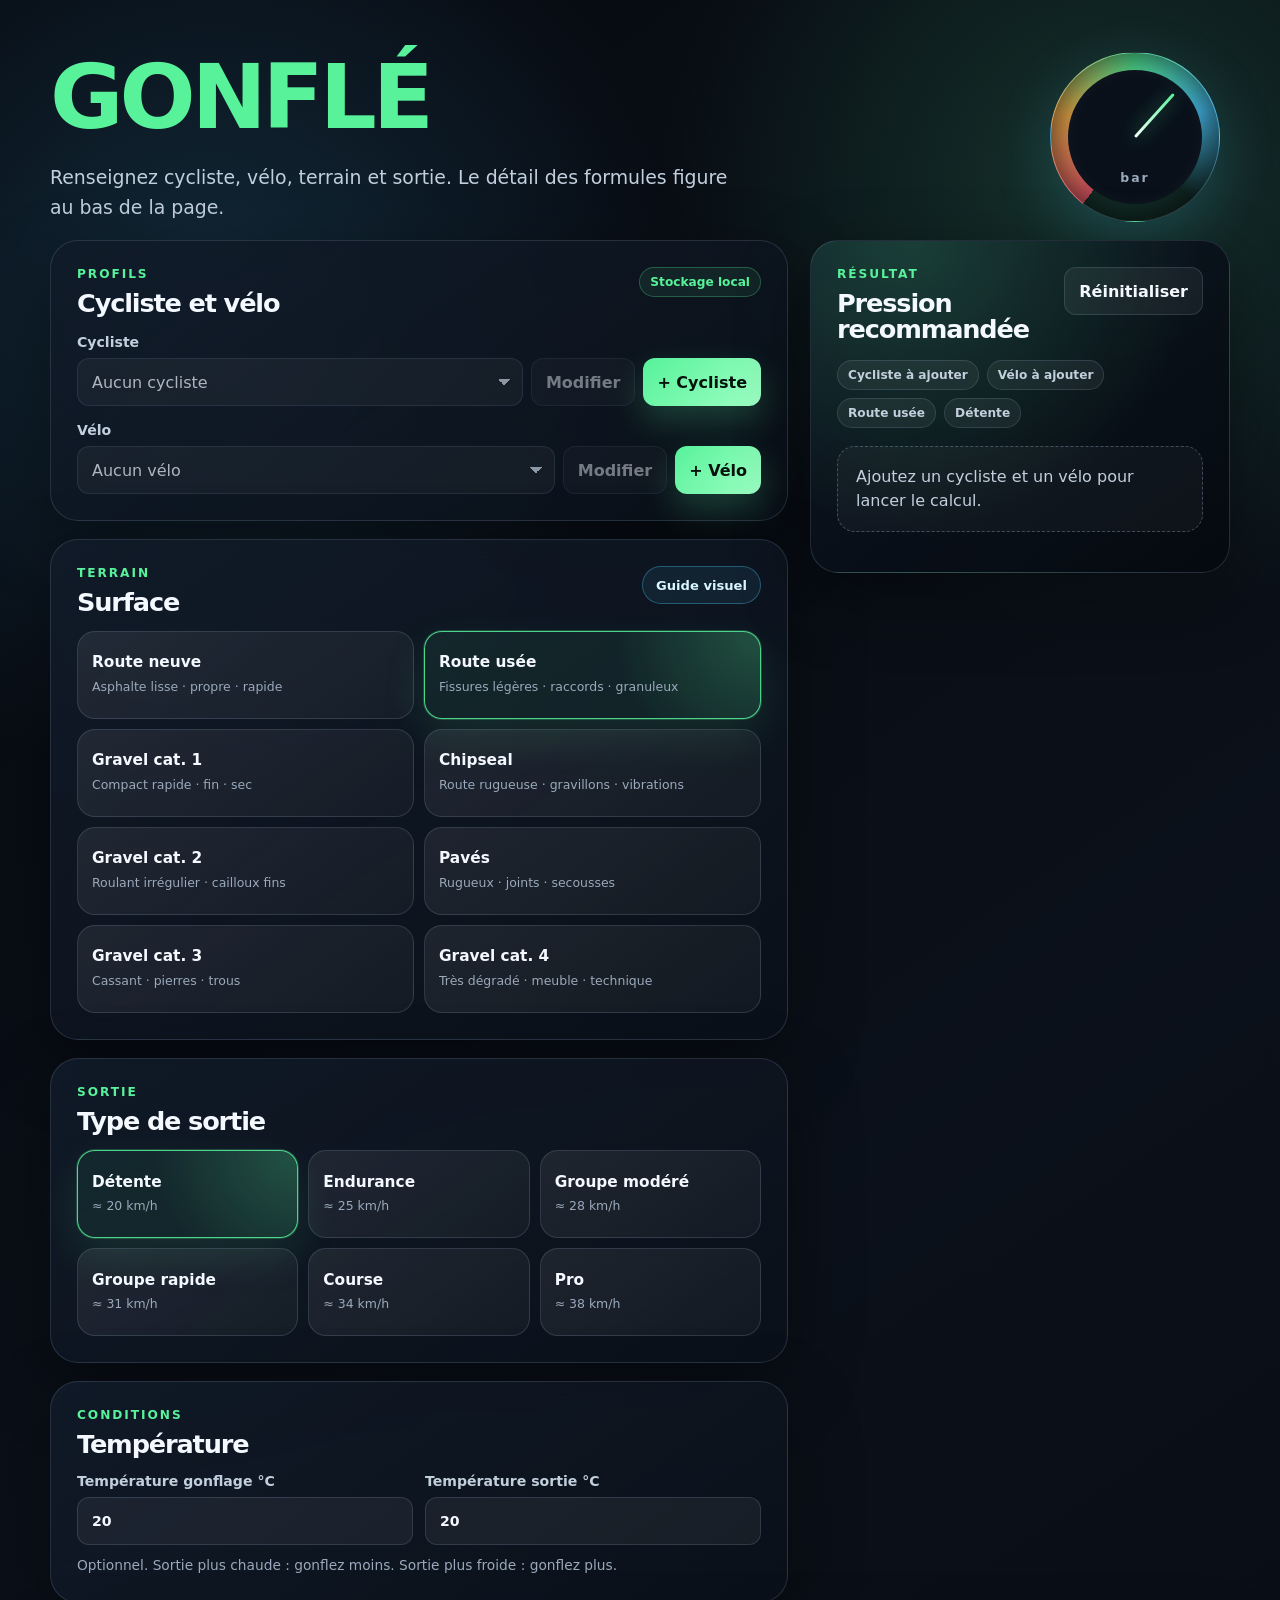
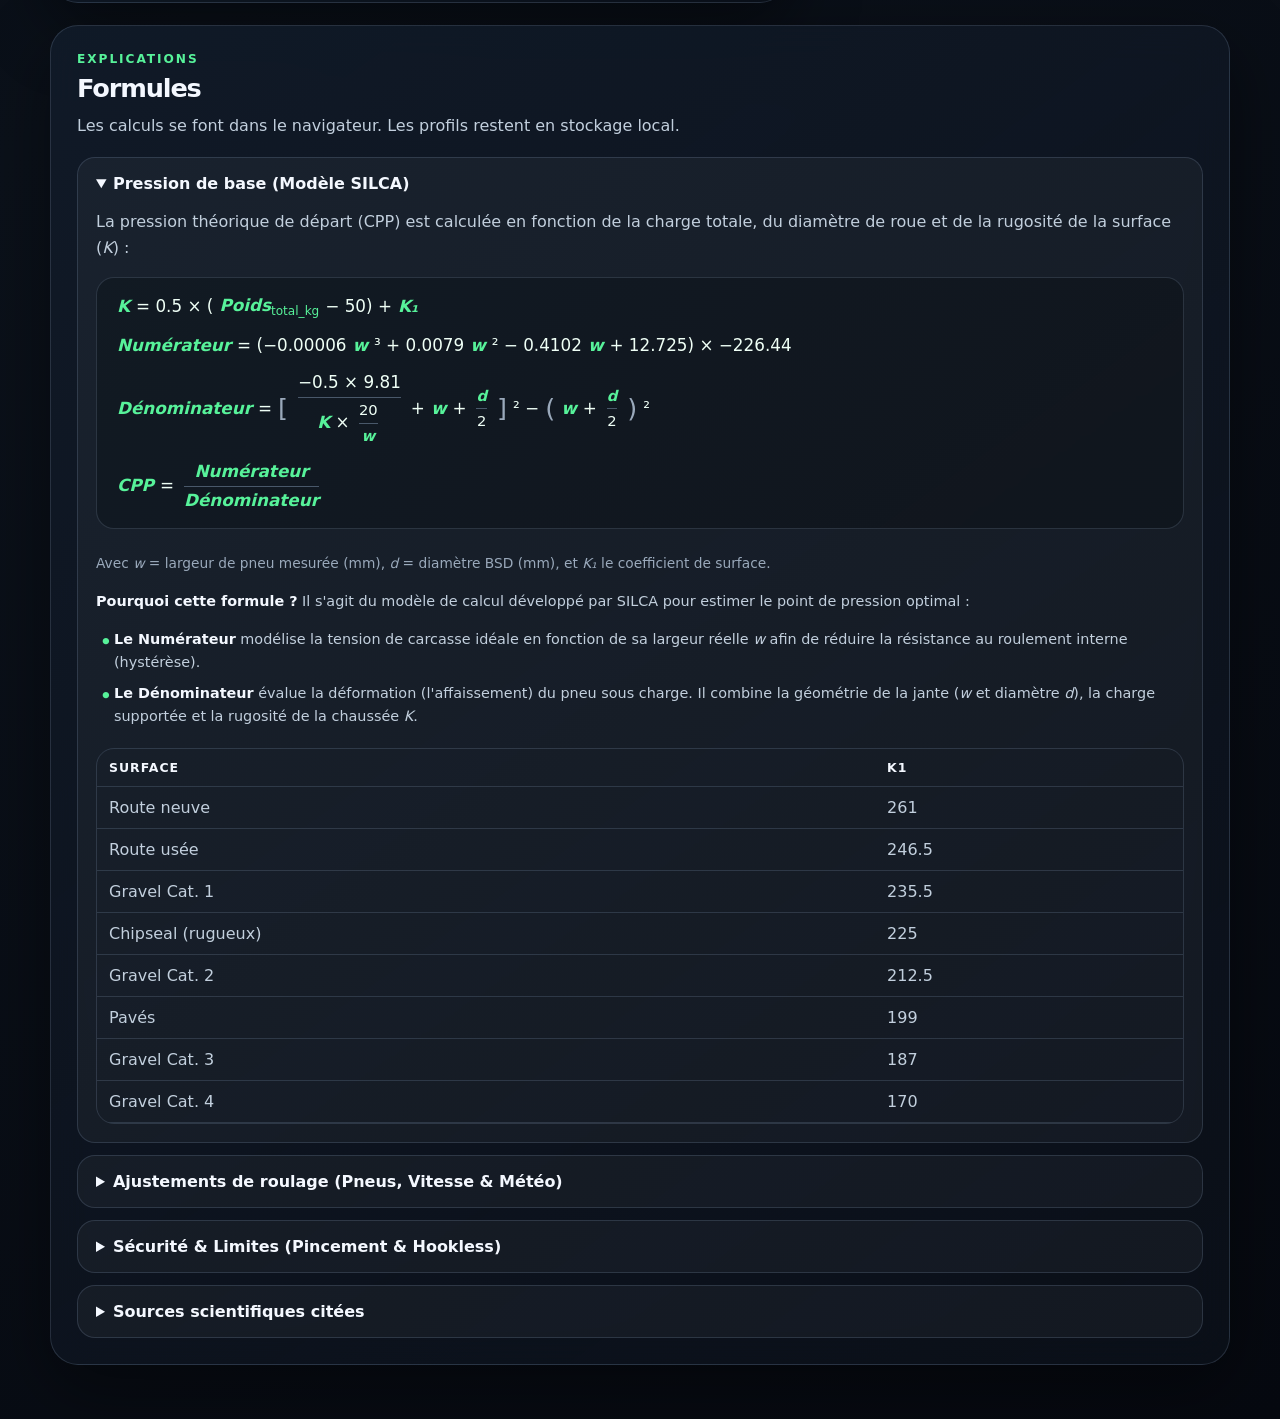
==== docs/index.html @ a3d5ed82 "Refactor project structure by moving documentation files to a new `sources` directory and removing o" ====
<!doctype html>
<html lang="fr">
<head>
  <meta charset="utf-8">
  <meta name="viewport" content="width=device-width, initial-scale=1">
  <meta name="theme-color" content="#080d14">
  <title>Gonflé</title>
  <meta name="description" content="Calculateur de pression pneus vélo avec profils.">
  <link rel="stylesheet" href="styles.css">
  <script defer src="app.js"></script>
</head>
<body>
  <div class="app-shell">
    <header class="hero">
      <div>
        <h1 class="eyebrow">Gonflé</h1>
        <p class="hero-copy">Renseignez cycliste, vélo, terrain et sortie. Le détail des formules figure au bas de la page.</p>
      </div>
      <div class="hero-meter" aria-hidden="true">
        <span class="meter-ring"></span>
        <span class="meter-needle"></span>
        <span class="meter-label">bar</span>
      </div>
    </header>

    <main class="layout">
      <section class="control-stack" aria-label="Paramètres du calculateur">
        <article class="panel profile-panel">
          <div class="panel-heading">
            <div>
              <p class="section-kicker">Profils</p>
              <h2>Cycliste et vélo</h2>
            </div>
            <span class="privacy-chip">Stockage local</span>
          </div>

          <div class="profile-grid">
            <div class="field-block">
              <label for="riderSelect">Cycliste</label>
              <div class="select-actions">
                <select id="riderSelect"></select>
                <button class="icon-button" type="button" id="editRiderButton" aria-label="Modifier le cycliste sélectionné">Modifier</button>
                <button class="primary-small" type="button" id="addRiderButton">+ Cycliste</button>
              </div>
            </div>

            <div class="field-block">
              <label for="bikeSelect">Vélo</label>
              <div class="select-actions">
                <select id="bikeSelect"></select>
                <button class="icon-button" type="button" id="editBikeButton" aria-label="Modifier le vélo sélectionné">Modifier</button>
                <button class="primary-small" type="button" id="addBikeButton">+ Vélo</button>
              </div>
            </div>
          </div>
        </article>

        <article class="panel">
          <div class="panel-heading compact-heading">
            <div>
              <p class="section-kicker">Terrain</p>
              <h2>Surface</h2>
            </div>
            <button class="guide-link" type="button" id="openSurfaceGuideButton">Guide visuel</button>
          </div>
          <div class="choice-grid surface-grid" id="surfaceGrid" role="list"></div>
        </article>

        <article class="panel">
          <div class="panel-heading compact-heading">
            <div>
              <p class="section-kicker">Sortie</p>
              <h2>Type de sortie</h2>
            </div>
          </div>
          <div class="choice-grid ride-grid" id="rideGrid" role="list"></div>
        </article>

        <article class="panel">
          <div class="panel-heading compact-heading">
            <div>
              <p class="section-kicker">Conditions</p>
              <h2>Température</h2>
            </div>
          </div>
          <div class="condition-grid">
            <label>Température gonflage °C
              <input id="inflationTemp" type="number" inputmode="decimal" min="-20" max="60" step="1">
            </label>
            <label>Température sortie °C
              <input id="rideTemp" type="number" inputmode="decimal" min="-20" max="60" step="1">
            </label>
          </div>
          <p class="field-help">Optionnel. Sortie plus chaude : gonflez moins. Sortie plus froide : gonflez plus.</p>
        </article>
      </section>

      <aside class="result-panel" aria-live="polite">
        <div class="result-card">
          <div class="result-heading">
            <div>
              <p class="section-kicker">Résultat</p>
              <h2>Pression recommandée</h2>
            </div>
            <button class="ghost-button" type="button" id="resetButton">Réinitialiser</button>
          </div>

          <div class="selection-summary" id="selectionSummary"></div>

          <div class="empty-state" id="emptyState">
            <p>Ajoutez un cycliste et un vélo pour lancer le calcul.</p>
          </div>

          <div class="pressure-results is-hidden" id="pressureResults">
            <div class="pressure-tile front-tile">
              <div class="tile-topline">
                <span>Avant</span>
                <span id="frontPsi" class="secondary-pressure">-- PSI</span>
              </div>
              <strong id="frontBar">--</strong>
              <span class="unit">bar</span>
              <div class="gauge-track"><span id="frontGauge" class="gauge-fill"></span></div>
            </div>

            <div class="pressure-tile rear-tile">
              <div class="tile-topline">
                <span>Arrière</span>
                <span id="rearPsi" class="secondary-pressure">-- PSI</span>
              </div>
              <strong id="rearBar">--</strong>
              <span class="unit">bar</span>
              <div class="gauge-track"><span id="rearGauge" class="gauge-fill"></span></div>
            </div>
          </div>

          <div class="alerts" id="alerts"></div>

          <button class="copy-button is-hidden" type="button" id="copyButton">Copier les pressions</button>
        </div>
      </aside>
    </main>

    <section class="formula-section" aria-label="Explication transparente des calculs">
      <div class="formula-intro">
        <p class="section-kicker">Explications</p>
        <h2>Formules</h2>
        <p>Les calculs se font dans le navigateur. Les profils restent en stockage local.</p>
      </div>

      <div class="details-grid">
        <details open>
          <summary>Pression de base (Modèle SILCA)</summary>
          <div class="details-body">
            <p>La pression théorique de départ (CPP) est calculée en fonction de la charge totale, du diamètre de roue et de la rugosité de la surface (<var>K</var>) :</p>
            <div class="math-block">
              <div class="math-expr">
                <var>K</var> = 0.5 × (<var>Poids<sub>total_kg</sub></var> − 50) + <var>K₁</var>
              </div>
              <div class="math-expr">
                <var>Numérateur</var> = (−0.00006<var>w</var>³ + 0.0079<var>w</var>² − 0.4102<var>w</var> + 12.725) × −226.44
              </div>
              <div class="math-expr">
                <var>Dénominateur</var> =
                <span class="math-bracket">[</span>
                <div class="math-fraction">
                  <span class="math-numerator">−0.5 × 9.81</span>
                  <span class="math-denominator">
                    <var>K</var> ×
                    <div class="math-fraction inline-frac">
                      <span class="math-numerator">20</span>
                      <span class="math-denominator"><var>w</var></span>
                    </div>
                  </span>
                </div>
                + <var>w</var> +
                <div class="math-fraction inline-frac">
                  <span class="math-numerator"><var>d</var></span>
                  <span class="math-denominator">2</span>
                </div>
                <span class="math-bracket">]</span>²
                −
                <span class="math-bracket">(</span>
                <var>w</var> +
                <div class="math-fraction inline-frac">
                  <span class="math-numerator"><var>d</var></span>
                  <span class="math-denominator">2</span>
                </div>
                <span class="math-bracket">)</span>²
              </div>
              <div class="math-expr">
                <var>CPP</var> =
                <div class="math-fraction">
                  <span class="math-numerator"><var>Numérateur</var></span>
                  <span class="math-denominator"><var>Dénominateur</var></span>
                </div>
              </div>
            </div>
            <p class="field-help">Avec <var>w</var> = largeur de pneu mesurée (mm), <var>d</var> = diamètre BSD (mm), et <var>K₁</var> le coefficient de surface.</p>
            <div class="cpp-explanation">
              <p><strong>Pourquoi cette formule ?</strong> Il s'agit du modèle de calcul développé par SILCA pour estimer le point de pression optimal :</p>
              <ul>
                <li><strong>Le Numérateur</strong> modélise la tension de carcasse idéale en fonction de sa largeur réelle <var>w</var> afin de réduire la résistance au roulement interne (hystérèse).</li>
                <li><strong>Le Dénominateur</strong> évalue la déformation (l'affaissement) du pneu sous charge. Il combine la géométrie de la jante (<var>w</var> et diamètre <var>d</var>), la charge supportée et la rugosité de la chaussée <var>K</var>.</li>
              </ul>
            </div>
            <div class="table-wrap">
              <table>
                <thead>
                  <tr><th>Surface</th><th>K1</th></tr>
                </thead>
                <tbody>
                  <tr><td>Route neuve</td><td>261</td></tr>
                  <tr><td>Route usée</td><td>246.5</td></tr>
                  <tr><td>Gravel Cat. 1</td><td>235.5</td></tr>
                  <tr><td>Chipseal (rugueux)</td><td>225</td></tr>
                  <tr><td>Gravel Cat. 2</td><td>212.5</td></tr>
                  <tr><td>Pavés</td><td>199</td></tr>
                  <tr><td>Gravel Cat. 3</td><td>187</td></tr>
                  <tr><td>Gravel Cat. 4</td><td>170</td></tr>
                </tbody>
              </table>
            </div>
          </div>
        </details>

        <details>
          <summary>Ajustements de roulage (Pneus, Vitesse & Météo)</summary>
          <div class="details-body">
            <p>La pression cible est ensuite modulée selon les coefficients de vitesse, de répartition de charge et de carcasse :</p>
            <div class="math-block">
              <div class="math-expr">
                <var>P<sub>cible</sub></var> = <var>CPP</var> × <var>C<sub>vitesse</sub></var> × <var>C<sub>répartition</sub></var> × <var>C<sub>pneu</sub></var>
              </div>
              <div class="math-expr">
                <var>C<sub>vitesse</sub></var> = 0.97 +
                <div class="math-fraction">
                  <span class="math-numerator">(<var>v<sub>mph</sub></var> − 10) × 0.06</span>
                  <span class="math-denominator">23</span>
                </div>
              </div>
            </div>
            <div class="table-wrap">
              <table>
                <thead>
                  <tr><th>Répartition</th><th>Avant</th><th>Arrière</th><th>Type de pneu</th><th>Coeff.</th></tr>
                </thead>
                <tbody>
                  <tr><td>50/50 CLM / Piste</td><td>1.0</td><td>1.0</td><td>Haut rendement (Tubeless/Latex)</td><td>1.0</td></tr>
                  <tr><td>48/52 Route</td><td>0.985</td><td>1.01</td><td>Haut rendement (TPU léger) <span class="secondary-pressure">−10%</span></td><td>0.90</td></tr>
                  <tr><td>47/53 Gravel</td><td>0.975</td><td>1.02</td><td>Standard souple (Tubeless/Latex)</td><td>0.97</td></tr>
                  <tr><td>46.5/53.5 VTT</td><td>0.97</td><td>1.03</td><td>Standard souple (TPU) <span class="secondary-pressure">−10%</span></td><td>0.873</td></tr>
                  <tr><td colspan="3"></td><td>Standard (Butyl classique)</td><td>0.94</td></tr>
                  <tr><td colspan="3"></td><td>Renforcé anti-crevaison</td><td>0.91</td></tr>
                </tbody>
              </table>
            </div>

            <p><strong>Correction Température :</strong> La pression recommandée s'adapte à l'écart de température entre le gonflage et la sortie :</p>
            <div class="math-block">
              <div class="math-expr">
                <var>ΔP<sub>temp</sub></var> =
                <div class="math-fraction">
                  <span class="math-numerator">(<var>T<sub>sortie</sub></var> − <var>T<sub>gonflage</sub></var>) × 3</span>
                  <span class="math-denominator">10</span>
                </div>
                PSI
              </div>
              <div class="math-expr">
                <var>P<sub>recommandée</sub></var> = <var>P<sub>cible</sub></var> − <var>ΔP<sub>temp</sub></var>
              </div>
            </div>
            <p class="field-help"><strong>Exemple pratique en Suisse romande :</strong> Vous préparez votre vélo à la cave à Lausanne à 14 °C, mais roulez l'après-midi au soleil en Valais ou au bord du lac Léman à 24 °C. L'air se dilatant avec la hausse de $+10$ °C, la formule retranche 3 PSI (environ 0.2 bar) au gonflage pour atteindre la pression idéale sur la route.</p>
          </div>
        </details>

        <details>
          <summary>Sécurité & Limites (Pincement & Hookless)</summary>
          <div class="details-body">
            <p><strong>Risque de pincement (Pinch Flat) :</strong> L'application compare l'énergie cinétique du choc avec l'énergie de déformation du pneu :</p>
            <div class="math-block">
              <div class="math-expr">
                <var>KE</var> = 0.5 × <var>m<sub>total</sub></var> × <var>v<sub>m/s</sub></var>²
              </div>
              <div class="math-expr">
                <var>RE</var> = 0.5 × (0.8<var>w</var>) × <span class="math-sqrt">√</span><span class="math-sqrt-content"><var>K</var>² − (0.8<var>w</var>)²</span>
              </div>
              <div class="math-expr">
                <var>PF</var> = 2 × <var>RE</var> − <var>KE</var>
              </div>
            </div>
            <p class="field-help">Si <var>PF</var> est négatif, un risque de pincement est identifié. L'application propose alors une largeur recommandée minimale et des pressions de secours.</p>

            <p><strong>Limites Hookless (jantes sans crochets) :</strong> La pression maximale recommandée est bridée à <strong>70 PSI (4.8 bar)</strong> par mesure de précaution (selon l'ISO 5775) pour prévenir tout risque de déjantage accidentel.</p>
          </div>
        </details>

        <details>
          <summary>Sources scientifiques citées</summary>
          <div class="details-body">
            <p>Les modèles physiques et les ajustements s'appuient sur les publications suivantes :</p>
            <ul class="source-list">
              <li><a href="https://www.renehersecycles.com/tires-and-pressure-new-research-and-what-it-means/" target="_blank" rel="noopener">Rene Herse Cycles</a> — Recherche sur la pression et l'impédance de roulement.</li>
              <li><a href="https://silca.cc/blogs/silca/part-4a-rolling-resistance-the-history-and-previous-works" target="_blank" rel="noopener">SILCA</a> — Pression critique et pertes par hystérèse / vibrations.</li>
              <li><a href="https://psicling.com/en/" target="_blank" rel="noopener">PsiCling</a> — Physique et thermodynamique des pneumatiques.</li>
              <li><a href="https://www.bicyclerollingresistance.com/specials/tubolito" target="_blank" rel="noopener">Bicycle Rolling Resistance</a> — Tests et rendement des chambres TPU.</li>
            </ul>
          </div>
        </details>
      </div>
    </section>
  </div>

  <dialog class="dialog" id="riderDialog" aria-labelledby="riderDialogTitle">
    <form class="dialog-card" id="riderForm">
      <div class="dialog-heading">
        <div>
          <p class="section-kicker">Profil cycliste</p>
          <h2 id="riderDialogTitle">Ajouter un cycliste</h2>
        </div>
        <button type="button" class="close-button" data-close-dialog="riderDialog" aria-label="Fermer">×</button>
      </div>
      <input type="hidden" id="riderId">
      <label>Nom
        <input id="riderName" type="text" autocomplete="name" required maxlength="40" placeholder="Ex. Jacqueline">
      </label>
      <label>Poids cycliste kg
        <input id="riderWeight" type="number" inputmode="decimal" min="20" max="200" step="0.1" required placeholder="Ex. 77">
      </label>
      <div class="dialog-actions">
        <button type="button" class="danger-button" id="deleteRiderButton">Supprimer</button>
        <button type="button" class="ghost-button" data-close-dialog="riderDialog">Annuler</button>
        <button type="submit" class="primary-button">Enregistrer</button>
      </div>
    </form>
  </dialog>

  <dialog class="dialog" id="bikeDialog" aria-labelledby="bikeDialogTitle">
    <form class="dialog-card" id="bikeForm">
      <div class="dialog-heading">
        <div>
          <p class="section-kicker">Profil vélo</p>
          <h2 id="bikeDialogTitle">Ajouter un vélo</h2>
        </div>
        <button type="button" class="close-button" data-close-dialog="bikeDialog" aria-label="Fermer">×</button>
      </div>
      <input type="hidden" id="bikeId">
      <label>Nom du vélo
        <input id="bikeName" type="text" required maxlength="40" placeholder="Ex. Gravel titane">
      </label>
      <label>Poids vélo + équipement kg
        <input id="bikeWeight" type="number" inputmode="decimal" min="3" max="60" step="0.1" required placeholder="Ex. 9">
      </label>
      <label>Largeur pneu mesurée mm
        <input id="bikeTireWidth" type="number" inputmode="numeric" min="20" max="65" step="1" required placeholder="Ex. 45">
      </label>
      <label>Diamètre de roue
        <select id="bikeWheelDiameter" required></select>
      </label>
      <label>Répartition du poids
        <select id="bikeWeightDistribution" required aria-describedby="weightDistributionHelp"></select>
      </label>
      <p class="field-help" id="weightDistributionHelp">Ce choix décrit la charge avant/arrière. Par défaut : 48/52 · Route. 50/50 pour tri/CLM/piste, 47/53 pour gravel ou position redressée, 46.5/53.5 pour VTT.</p>
      <label>Type de pneu
        <select id="bikeTireType" required></select>
      </label>
      <p class="field-help">Choisissez “haut rendement” pour un pneu course souple, “standard souple” pour un pneu courant, “renforcé” pour un pneu très protégé.</p>
      <div class="dialog-actions">
        <button type="button" class="danger-button" id="deleteBikeButton">Supprimer</button>
        <button type="button" class="ghost-button" data-close-dialog="bikeDialog">Annuler</button>
        <button type="submit" class="primary-button">Enregistrer</button>
      </div>
    </form>
  </dialog>

  <dialog class="dialog guide-dialog" id="surfaceGuideDialog" aria-labelledby="surfaceGuideDialogTitle">
    <div class="dialog-card guide-dialog-card">
      <div class="dialog-heading">
        <div>
          <p class="section-kicker">Terrain</p>
          <h2 id="surfaceGuideDialogTitle">Guide des surfaces</h2>
        </div>
        <button type="button" class="close-button" data-close-dialog="surfaceGuideDialog" aria-label="Fermer">×</button>
      </div>
      <img
        class="guide-image"
        src="assets/surface-conditions.webp"
        alt="Guide visuel des conditions de surface pour choisir le terrain"
        width="1600"
        height="900"
        decoding="async"
      >
    </div>
  </dialog>
</body>
</html>
---- docs/styles.css ----
/* Styles the mobile-first dark premium tire pressure calculator; load from index.html for an app-like interface. */

:root {
  color-scheme: dark;
  --bg: #070b12;
  --bg-soft: #0c121c;
  --panel: rgba(13, 20, 31, 0.84);
  --panel-strong: rgba(17, 27, 41, 0.96);
  --line: rgba(159, 184, 214, 0.18);
  --line-strong: rgba(159, 184, 214, 0.34);
  --text: #f4f8ff;
  --muted: #9aa9bb;
  --muted-strong: #c2cfdd;
  --accent: #57f29a;
  --accent-2: #4cc9ff;
  --warning: #ffb84d;
  --danger: #ff5c70;
  --shadow: 0 24px 70px rgba(0, 0, 0, 0.42);
  --radius-lg: 28px;
  --radius-md: 18px;
  --radius-sm: 12px;
  --tap: 48px;
  font-family: Inter, ui-sans-serif, system-ui, -apple-system, BlinkMacSystemFont, "Segoe UI", sans-serif;
}

* {
  box-sizing: border-box;
}

html {
  min-height: 100%;
  background: var(--bg);
}

body {
  min-height: 100%;
  margin: 0;
  color: var(--text);
  background:
    radial-gradient(circle at 16% 10%, rgba(76, 201, 255, 0.16), transparent 30rem),
    radial-gradient(circle at 86% 6%, rgba(87, 242, 154, 0.16), transparent 28rem),
    linear-gradient(145deg, #060910 0%, #0b111a 45%, #060910 100%);
}

button,
input,
select {
  font: inherit;
}

button {
  cursor: pointer;
}

button:disabled {
  cursor: not-allowed;
  opacity: 0.45;
}

input,
select {
  width: 100%;
  min-height: var(--tap);
  border: 1px solid var(--line);
  border-radius: var(--radius-sm);
  padding: 0 14px;
  color: var(--text);
  background: rgba(255, 255, 255, 0.055);
  outline: none;
  transition: border-color 160ms ease, background 160ms ease, box-shadow 160ms ease;
}

select {
  appearance: none;
  background-image:
    linear-gradient(45deg, transparent 50%, var(--muted-strong) 50%),
    linear-gradient(135deg, var(--muted-strong) 50%, transparent 50%);
  background-position: calc(100% - 18px) center, calc(100% - 12px) center;
  background-size: 6px 6px, 6px 6px;
  background-repeat: no-repeat;
  padding-right: 36px;
}

input:focus,
select:focus {
  border-color: rgba(87, 242, 154, 0.72);
  background: rgba(255, 255, 255, 0.08);
  box-shadow: 0 0 0 4px rgba(87, 242, 154, 0.12);
}

label {
  display: grid;
  gap: 8px;
  color: var(--muted-strong);
  font-size: 0.88rem;
  font-weight: 750;
}

.field-help {
  margin: 10px 0 0;
  color: var(--muted);
  font-size: 0.86rem;
  line-height: 1.5;
}

table {
  width: 100%;
  border-collapse: collapse;
  min-width: 520px;
}

th,
td {
  border-bottom: 1px solid var(--line);
  padding: 11px 12px;
  text-align: left;
}

th {
  color: var(--text);
  font-size: 0.78rem;
  text-transform: uppercase;
  letter-spacing: 0.08em;
}

td {
  color: var(--muted-strong);
}

pre {
  overflow-x: auto;
  margin: 14px 0;
  border: 1px solid var(--line);
  border-radius: var(--radius-md);
  padding: 16px;
  color: #daf8e7;
  background: rgba(0, 0, 0, 0.34);
}

code {
  color: #daf8e7;
}

.app-shell {
  width: min(1180px, calc(100% - 28px));
  margin: 0 auto;
  padding: 26px 0 54px;
}

.hero {
  display: grid;
  grid-template-columns: minmax(0, 1fr) 180px;
  gap: 28px;
  align-items: center;
  padding: 26px 0 18px;
}

.hero h1,
.panel h2,
.result-card h2,
.formula-section h2,
.dialog h2 {
  margin: 0;
  line-height: 1.02;
  letter-spacing: -0.045em;
}

.hero h1 {
  max-width: 860px;
  font-size: clamp(2.25rem, 8vw, 5.6rem);
}

.hero-copy {
  max-width: 680px;
  margin: 18px 0 0;
  color: var(--muted-strong);
  font-size: clamp(1rem, 2vw, 1.18rem);
  line-height: 1.6;
}

.eyebrow,
.section-kicker {
  margin: 0 0 9px;
  color: var(--accent);
  font-size: 0.76rem;
  font-weight: 900;
  letter-spacing: 0.16em;
  text-transform: uppercase;
}

.hero-meter {
  position: relative;
  width: 170px;
  aspect-ratio: 1;
  border: 1px solid var(--line);
  border-radius: 50%;
  background:
    radial-gradient(circle, rgba(87, 242, 154, 0.15) 0 28%, transparent 29%),
    conic-gradient(from 218deg, rgba(255, 92, 112, 0.88), rgba(255, 184, 77, 0.9), rgba(87, 242, 154, 0.92), rgba(76, 201, 255, 0.9), transparent 0.78turn);
  box-shadow: inset 0 0 42px rgba(0, 0, 0, 0.76), 0 18px 60px rgba(76, 201, 255, 0.18);
}

.meter-ring {
  position: absolute;
  inset: 17px;
  border-radius: inherit;
  background: #09101a;
  box-shadow: inset 0 0 18px rgba(255, 255, 255, 0.04);
}

.meter-needle {
  position: absolute;
  left: 50%;
  bottom: 50%;
  width: 3px;
  height: 58px;
  border-radius: 99px;
  background: linear-gradient(var(--accent), #effff6);
  transform: translateX(-50%) rotate(42deg);
  transform-origin: bottom center;
  box-shadow: 0 0 18px rgba(87, 242, 154, 0.62);
}

.meter-label {
  position: absolute;
  left: 50%;
  bottom: 36px;
  transform: translateX(-50%);
  color: var(--muted);
  font-size: 0.78rem;
  font-weight: 900;
  letter-spacing: 0.16em;
}

.layout {
  display: grid;
  grid-template-columns: minmax(0, 1fr) minmax(360px, 420px);
  gap: 22px;
  align-items: start;
}

.control-stack {
  display: grid;
  gap: 18px;
}

.panel,
.result-card,
.formula-section,
.dialog-card {
  border: 1px solid var(--line);
  border-radius: var(--radius-lg);
  background: linear-gradient(145deg, rgba(17, 27, 41, 0.9), rgba(11, 17, 26, 0.82));
  box-shadow: var(--shadow);
  backdrop-filter: blur(18px);
}

.panel,
.result-card,
.formula-section {
  padding: clamp(18px, 3vw, 26px);
}

.panel-heading,
.result-heading,
.dialog-heading {
  display: flex;
  gap: 16px;
  align-items: flex-start;
  justify-content: space-between;
}

.panel-heading h2,
.result-card h2,
.formula-section h2,
.dialog h2 {
  font-size: clamp(1.35rem, 2vw, 1.9rem);
}

.compact-heading {
  margin-bottom: 16px;
}

.privacy-chip,
.summary-chip {
  display: inline-flex;
  align-items: center;
  min-height: 30px;
  border: 1px solid rgba(87, 242, 154, 0.28);
  border-radius: 999px;
  padding: 0 10px;
  color: var(--accent);
  background: rgba(87, 242, 154, 0.08);
  font-size: 0.76rem;
  font-weight: 850;
  white-space: nowrap;
}

.guide-link {
  display: inline-flex;
  align-items: center;
  justify-content: center;
  min-height: 38px;
  border: 1px solid rgba(76, 201, 255, 0.34);
  border-radius: 999px;
  padding: 0 13px;
  color: #d9f5ff;
  background: rgba(76, 201, 255, 0.08);
  font-size: 0.82rem;
  font-weight: 900;
  text-decoration: none;
  white-space: nowrap;
  cursor: pointer;
  font-family: inherit;
}

button.guide-link {
  appearance: none;
}

.guide-link:hover {
  border-color: rgba(76, 201, 255, 0.65);
  background: rgba(76, 201, 255, 0.14);
}

.profile-grid {
  display: grid;
  gap: 16px;
  margin-top: 18px;
}

.condition-grid {
  display: grid;
  grid-template-columns: repeat(2, minmax(0, 1fr));
  gap: 12px;
}

.field-block {
  display: grid;
  gap: 8px;
}

.select-actions {
  display: grid;
  grid-template-columns: minmax(0, 1fr) auto auto;
  gap: 8px;
}

.primary-small,
.primary-button,
.copy-button {
  border: 0;
  border-radius: var(--radius-sm);
  color: #06120b;
  background: linear-gradient(135deg, var(--accent), #9dffc4);
  font-weight: 900;
  box-shadow: 0 14px 34px rgba(87, 242, 154, 0.22);
}

.primary-small {
  min-height: var(--tap);
  padding: 0 14px;
}

.primary-button,
.copy-button {
  min-height: var(--tap);
  padding: 0 18px;
}

.icon-button,
.ghost-button,
.danger-button,
.close-button {
  min-height: var(--tap);
  border: 1px solid var(--line);
  border-radius: var(--radius-sm);
  color: var(--text);
  background: rgba(255, 255, 255, 0.06);
  font-weight: 850;
}

.icon-button,
.ghost-button,
.danger-button {
  padding: 0 14px;
}

.ghost-button:hover,
.icon-button:hover,
.close-button:hover {
  border-color: var(--line-strong);
  background: rgba(255, 255, 255, 0.1);
}

.danger-button {
  border-color: rgba(255, 92, 112, 0.38);
  color: #ffd5dc;
  background: rgba(255, 92, 112, 0.1);
}

.danger-button:hover {
  border-color: rgba(255, 92, 112, 0.65);
  background: rgba(255, 92, 112, 0.2);
}

.choice-grid {
  display: grid;
  grid-template-columns: repeat(2, minmax(0, 1fr));
  gap: 10px;
}

.ride-grid {
  grid-template-columns: repeat(3, minmax(0, 1fr));
}

.choice-card {
  min-height: 88px;
  border: 1px solid var(--line);
  border-radius: var(--radius-md);
  padding: 14px;
  color: var(--text);
  text-align: left;
  background: linear-gradient(145deg, rgba(255, 255, 255, 0.075), rgba(255, 255, 255, 0.035));
  transition: border-color 160ms ease, transform 160ms ease, background 160ms ease, box-shadow 160ms ease;
}

.choice-card:hover {
  transform: translateY(-1px);
  border-color: var(--line-strong);
}

.choice-card.is-active {
  border-color: rgba(87, 242, 154, 0.86);
  background:
    radial-gradient(circle at 100% 0%, rgba(87, 242, 154, 0.22), transparent 9rem),
    rgba(87, 242, 154, 0.075);
  box-shadow: 0 0 0 1px rgba(87, 242, 154, 0.22), 0 18px 44px rgba(87, 242, 154, 0.12);
}

.choice-card strong,
.choice-card span {
  display: block;
}

.choice-card strong {
  font-size: 0.96rem;
  line-height: 1.15;
}

.choice-card span {
  margin-top: 7px;
  color: var(--muted);
  font-size: 0.78rem;
  line-height: 1.35;
}

.result-panel {
  position: sticky;
  top: 18px;
}

.result-card {
  overflow: hidden;
  background:
    radial-gradient(circle at 24% 0%, rgba(87, 242, 154, 0.18), transparent 18rem),
    linear-gradient(145deg, rgba(14, 24, 36, 0.96), rgba(5, 9, 15, 0.94));
}

.selection-summary {
  display: flex;
  flex-wrap: wrap;
  gap: 8px;
  margin: 18px 0;
}

.summary-chip {
  color: var(--muted-strong);
  border-color: var(--line);
  background: rgba(255, 255, 255, 0.055);
}

.empty-state {
  border: 1px dashed var(--line-strong);
  border-radius: var(--radius-md);
  padding: 18px;
  color: var(--muted-strong);
  background: rgba(255, 255, 255, 0.035);
}

.empty-state p {
  margin: 0;
  line-height: 1.5;
}

.pressure-results {
  display: grid;
  gap: 14px;
}

.pressure-tile {
  position: relative;
  overflow: hidden;
  border: 1px solid rgba(87, 242, 154, 0.22);
  border-radius: 24px;
  padding: 18px;
  background:
    linear-gradient(135deg, rgba(87, 242, 154, 0.13), rgba(76, 201, 255, 0.06)),
    rgba(255, 255, 255, 0.045);
}

.pressure-tile::after {
  position: absolute;
  top: -36px;
  right: -42px;
  width: 130px;
  height: 130px;
  border-radius: 50%;
  background: rgba(87, 242, 154, 0.08);
  content: "";
}

.tile-topline {
  display: flex;
  position: relative;
  z-index: 1;
  align-items: center;
  justify-content: space-between;
  color: var(--muted-strong);
  font-weight: 900;
  letter-spacing: 0.04em;
  text-transform: uppercase;
}

.secondary-pressure {
  color: var(--accent-2);
  font-size: 0.8rem;
}

.pressure-tile strong {
  display: inline-block;
  position: relative;
  z-index: 1;
  margin-top: 8px;
  color: #eafff2;
  font-size: clamp(3.6rem, 12vw, 5.4rem);
  line-height: 0.95;
  letter-spacing: -0.075em;
  text-shadow: 0 0 28px rgba(87, 242, 154, 0.22);
}

.unit {
  position: relative;
  z-index: 1;
  margin-left: 8px;
  color: var(--muted);
  font-weight: 900;
  text-transform: uppercase;
}

.gauge-track {
  overflow: hidden;
  position: relative;
  z-index: 1;
  height: 8px;
  margin-top: 16px;
  border-radius: 999px;
  background: rgba(255, 255, 255, 0.1);
}

.gauge-fill {
  display: block;
  width: 0;
  height: 100%;
  border-radius: inherit;
  background: linear-gradient(90deg, var(--accent), var(--accent-2));
  transition: width 220ms ease;
}

.alerts {
  display: grid;
  gap: 10px;
  margin-top: 14px;
}

.alert {
  border: 1px solid var(--line);
  border-radius: var(--radius-md);
  padding: 13px 14px;
  color: var(--muted-strong);
  background: rgba(255, 255, 255, 0.045);
  line-height: 1.45;
}

.alert strong {
  color: var(--text);
}

.alert.good {
  border-color: rgba(87, 242, 154, 0.28);
  background: rgba(87, 242, 154, 0.08);
}

.alert.info {
  border-color: rgba(76, 201, 255, 0.34);
  background: rgba(76, 201, 255, 0.08);
}

.alert.warning {
  border-color: rgba(255, 184, 77, 0.42);
  background: rgba(255, 184, 77, 0.1);
}

.alert.danger {
  border-color: rgba(255, 92, 112, 0.44);
  background: rgba(255, 92, 112, 0.1);
}

.copy-button {
  width: 100%;
  margin-top: 14px;
}

.formula-section {
  margin-top: 22px;
}

.formula-intro p:last-child {
  max-width: 740px;
  margin: 12px 0 0;
  color: var(--muted-strong);
  line-height: 1.6;
}

.details-grid {
  display: grid;
  gap: 12px;
  margin-top: 18px;
}

details {
  border: 1px solid var(--line);
  border-radius: var(--radius-md);
  padding: 0;
  background: rgba(255, 255, 255, 0.04);
}

summary {
  min-height: var(--tap);
  padding: 16px clamp(12px, 2.5vw, 18px);
  color: var(--text);
  font-weight: 900;
  cursor: pointer;
}

.details-body {
  padding: 0 clamp(12px, 2.5vw, 18px) clamp(12px, 2.5vw, 18px);
}

.details-body > *:first-child {
  margin-top: 0;
}

.details-body > *:last-child {
  margin-bottom: 0;
}

details p {
  color: var(--muted-strong);
  line-height: 1.62;
}

.source-list {
  display: grid;
  gap: 10px;
  margin: 0 0 18px;
  padding-left: 20px;
  color: var(--muted-strong);
  line-height: 1.5;
}

details a {
  color: #9ee7ff;
  text-decoration-thickness: 0.08em;
  text-underline-offset: 0.18em;
}

.table-wrap {
  overflow-x: auto;
  margin-bottom: 18px;
  border: 1px solid var(--line);
  border-radius: var(--radius-md);
}

.dialog {
  width: min(560px, calc(100% - 24px));
  border: 0;
  padding: 0;
  color: var(--text);
  background: transparent;
}

.guide-dialog {
  width: min(920px, calc(100% - 24px));
}

.guide-dialog-card {
  gap: 12px;
}

.guide-image {
  display: block;
  width: 100%;
  height: auto;
  border: 1px solid var(--line);
  border-radius: var(--radius-md);
}

.dialog::backdrop {
  background: rgba(0, 0, 0, 0.72);
  backdrop-filter: blur(8px);
}

.dialog-card {
  display: grid;
  gap: 16px;
  padding: 22px;
}

.close-button {
  width: var(--tap);
  padding: 0;
  font-size: 1.45rem;
}

.dialog-actions {
  display: flex;
  gap: 10px;
  align-items: center;
  margin-top: 6px;
}

.dialog-actions .ghost-button {
  margin-left: auto;
}

.is-hidden {
  display: none !important;
}

@media (max-width: 980px) {
  .hero {
    grid-template-columns: 1fr;
  }

  .hero-meter {
    display: none;
  }

  .layout {
    grid-template-columns: 1fr;
  }

  .result-panel {
    position: static;
    order: -1;
  }
}

@media (max-width: 720px) {
  .app-shell {
    width: min(100% - 20px, 680px);
    padding-top: 16px;
  }

  .hero {
    padding-top: 12px;
  }

  .select-actions {
    grid-template-columns: 1fr;
  }

  .choice-grid,
  .ride-grid,
  .condition-grid {
    grid-template-columns: 1fr;
  }

  .choice-card {
    min-height: 78px;
  }

  .result-heading,
  .panel-heading {
    align-items: stretch;
    flex-direction: column;
  }

  .result-heading .ghost-button {
    width: 100%;
  }

  .dialog-actions {
    display: grid;
    grid-template-columns: 1fr;
  }

  .dialog-actions .ghost-button {
    margin-left: 0;
  }
}

@media (prefers-reduced-motion: reduce) {
  *,
  *::before,
  *::after {
    scroll-behavior: auto !important;
    transition: none !important;
  }
}

/* Typographie et mise en page des expressions mathématiques */
.math-block {
  display: flex;
  flex-direction: column;
  gap: 14px;
  margin: 16px 0 24px;
  padding: 16px clamp(12px, 2.5vw, 20px);
  border-radius: var(--radius-md);
  background: rgba(0, 0, 0, 0.22);
  border: 1px solid var(--line);
  overflow-x: auto;
  -webkit-overflow-scrolling: touch;
}

.math-expr {
  display: inline-flex;
  flex-wrap: nowrap;
  align-items: center;
  font-family: inherit;
  font-size: 1.05rem;
  gap: 6px;
  color: #effff6;
  line-height: 1.4;
  white-space: nowrap;
}

.math-expr var {
  font-style: italic;
  font-weight: 750;
  color: var(--accent);
}

.math-expr var sub {
  font-style: normal;
  font-size: 0.72em;
  font-weight: 500;
}

.math-fraction {
  display: inline-flex;
  flex-direction: column;
  align-items: center;
  vertical-align: middle;
  padding: 0 4px;
}

.math-numerator {
  border-bottom: 1px solid rgba(159, 184, 214, 0.4);
  padding-bottom: 2px;
  text-align: center;
  width: 100%;
}

.math-denominator {
  padding-top: 2px;
  text-align: center;
  width: 100%;
}

.inline-frac {
  font-size: 0.88em;
}

.math-bracket {
  font-size: 1.6rem;
  font-weight: 200;
  color: var(--muted);
}

.math-sqrt {
  font-size: 1.3rem;
  font-weight: 200;
  color: var(--muted);
  margin-right: -2px;
}

.math-sqrt-content {
  border-top: 1px solid rgba(159, 184, 214, 0.4);
  padding-top: 2px;
  display: inline-block;
}

.cpp-explanation {
  margin: 16px 0 20px;
  color: var(--muted-strong);
  font-size: 0.9rem;
  line-height: 1.6;
}

.cpp-explanation ul {
  list-style: none;
  padding-left: 0;
  margin: 12px 0;
}

.cpp-explanation li {
  position: relative;
  padding-left: 18px;
  margin-bottom: 8px;
}

.cpp-explanation li::before {
  content: "•";
  position: absolute;
  left: 4px;
  top: -1px;
  color: var(--accent);
  font-size: 1.15rem;
  font-weight: bold;
}

.cpp-explanation strong {
  color: var(--text);
}
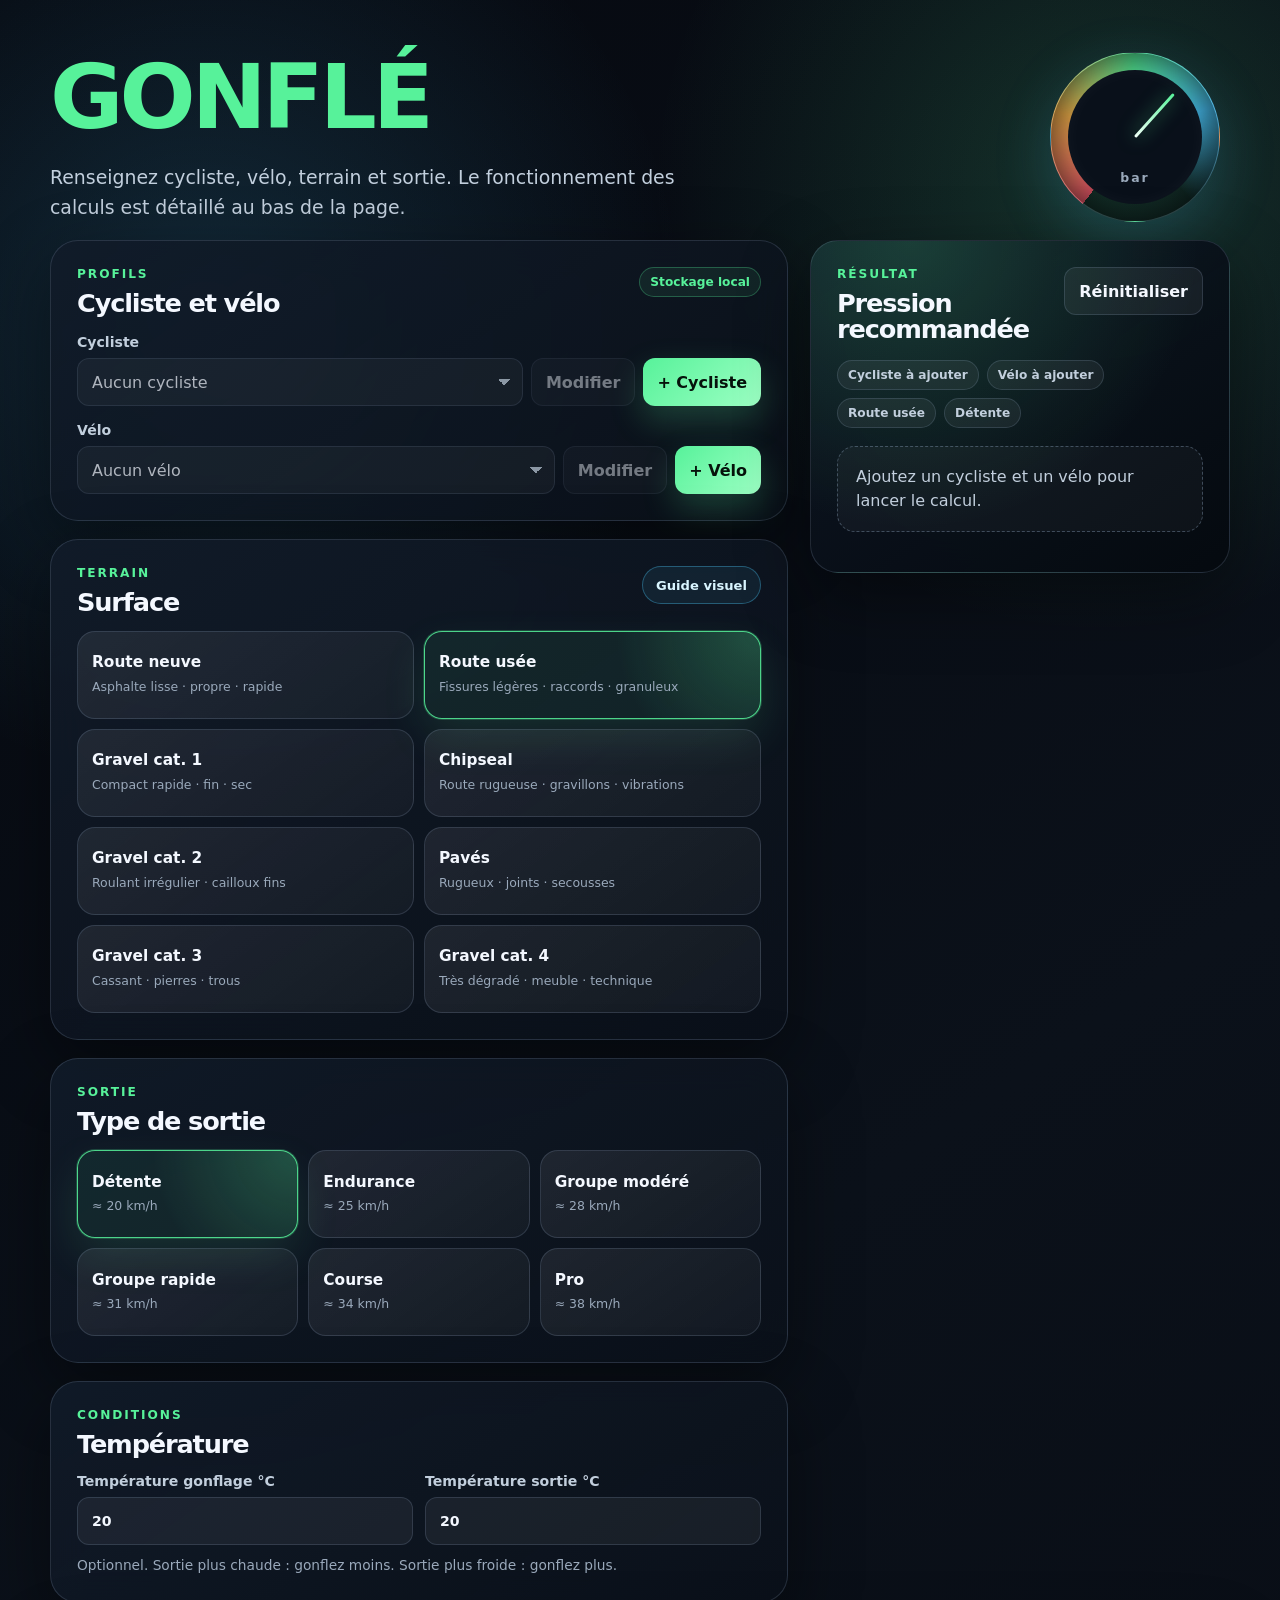
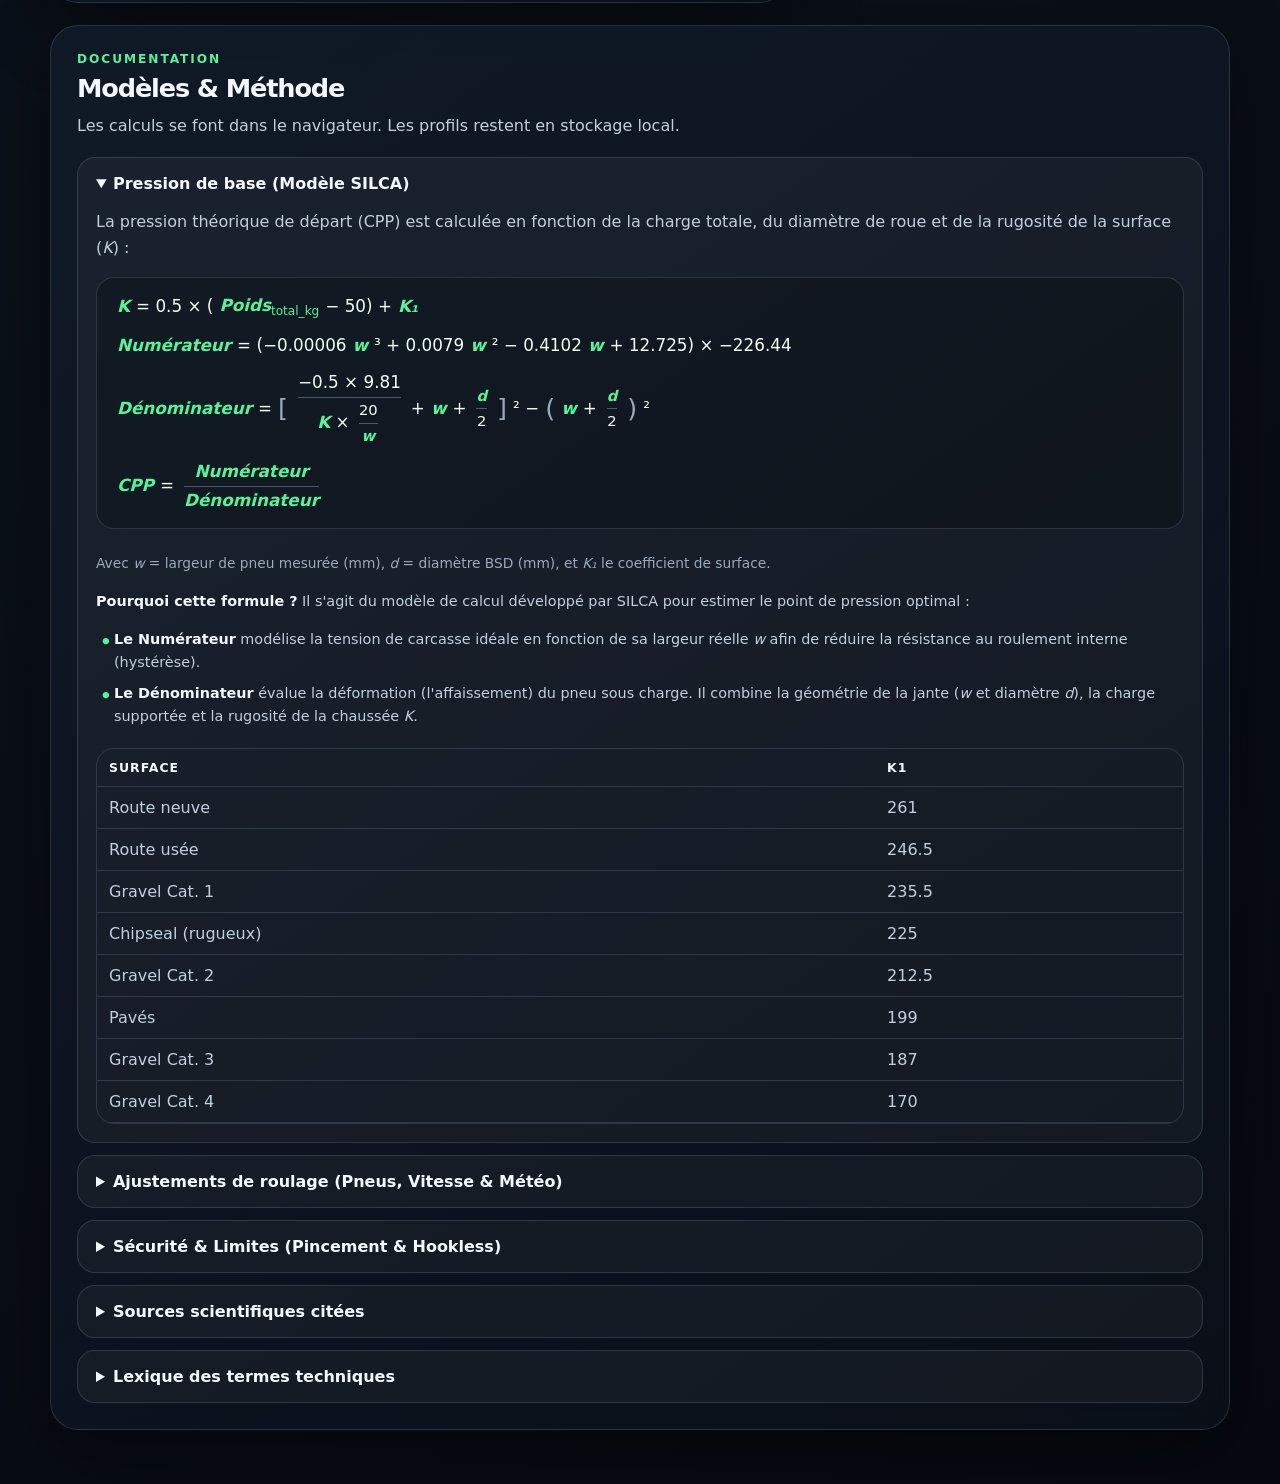
==== commit efb4f514: "Update index.html to refine text clarity and enhance user understanding. Replace "Explications" with" ====
--- a/docs/index.html
+++ b/docs/index.html
@@ -6,6 +6,9 @@
   <meta name="theme-color" content="#080d14">
   <title>Gonflé</title>
   <meta name="description" content="Calculateur de pression pneus vélo avec profils.">
+  <link rel="manifest" href="manifest.json">
+  <link rel="apple-touch-icon" href="assets/apple-touch-icon.png">
+  <link rel="icon" type="image/png" sizes="192x192" href="assets/icon-192.png">
   <link rel="stylesheet" href="styles.css">
   <script defer src="app.js"></script>
 </head>
@@ -14,7 +17,7 @@
     <header class="hero">
       <div>
         <h1 class="eyebrow">Gonflé</h1>
-        <p class="hero-copy">Renseignez cycliste, vélo, terrain et sortie. Le détail des formules figure au bas de la page.</p>
+        <p class="hero-copy">Renseignez cycliste, vélo, terrain et sortie. Le fonctionnement des calculs est détaillé au bas de la page.</p>
       </div>
       <div class="hero-meter" aria-hidden="true">
         <span class="meter-ring"></span>
@@ -63,7 +66,7 @@
             </div>
             <button class="guide-link" type="button" id="openSurfaceGuideButton">Guide visuel</button>
           </div>
-          <div class="choice-grid surface-grid" id="surfaceGrid" role="list"></div>
+          <div class="choice-grid surface-grid" id="surfaceGrid"></div>
         </article>
 
         <article class="panel">
@@ -73,7 +76,7 @@
               <h2>Type de sortie</h2>
             </div>
           </div>
-          <div class="choice-grid ride-grid" id="rideGrid" role="list"></div>
+          <div class="choice-grid ride-grid" id="rideGrid"></div>
         </article>
 
         <article class="panel">
@@ -84,10 +87,10 @@
             </div>
           </div>
           <div class="condition-grid">
-            <label>Température gonflage °C
+            <label for="inflationTemp">Température gonflage °C
               <input id="inflationTemp" type="number" inputmode="decimal" min="-20" max="60" step="1">
             </label>
-            <label>Température sortie °C
+            <label for="rideTemp">Température sortie °C
               <input id="rideTemp" type="number" inputmode="decimal" min="-20" max="60" step="1">
             </label>
           </div>
@@ -142,8 +145,8 @@
 
     <section class="formula-section" aria-label="Explication transparente des calculs">
       <div class="formula-intro">
-        <p class="section-kicker">Explications</p>
-        <h2>Formules</h2>
+        <p class="section-kicker">Documentation</p>
+        <h2>Modèles & Méthode</h2>
         <p>Les calculs se font dans le navigateur. Les profils restent en stockage local.</p>
       </div>
 
@@ -269,7 +272,7 @@
                 <var>P<sub>recommandée</sub></var> = <var>P<sub>cible</sub></var> − <var>ΔP<sub>temp</sub></var>
               </div>
             </div>
-            <p class="field-help"><strong>Exemple pratique en Suisse romande :</strong> Vous préparez votre vélo à la cave à Lausanne à 14 °C, mais roulez l'après-midi au soleil en Valais ou au bord du lac Léman à 24 °C. L'air se dilatant avec la hausse de $+10$ °C, la formule retranche 3 PSI (environ 0.2 bar) au gonflage pour atteindre la pression idéale sur la route.</p>
+            <p class="field-help"><strong>Exemple pratique :</strong> Vous préparez votre vélo à la cave à Yverdon à 16 °C, mais roulez en plein soleil à Yvonand à 24 °C. L'air se dilatant avec la hausse de 8°C, la formule retranche 2 PSI (environ 0.2 bar) au gonflage pour atteindre la pression idéale sur la route.</p>
           </div>
         </details>
 
@@ -306,6 +309,40 @@
             </ul>
           </div>
         </details>
+
+        <details>
+          <summary>Lexique des termes techniques</summary>
+          <div class="details-body">
+            <dl class="lexicon-list">
+              <dt>Hookless (jante sans crochet)</dt>
+              <dd>Technologie de jante à flancs droits (sans crochets intérieurs pour retenir le pneu). Principalement utilisée en tubeless, elle exige des pneus compatibles et limite la pression à un maximum strict de 5 bar (72.5 PSI, souvent limité à 4.8 bar ou 70 PSI) pour éviter tout déjantage.</dd>
+
+              <dt>TPU (Polyuréthane Thermoplastique)</dt>
+              <dd>Matériau plastique moderne extrêmement léger et étanche utilisé pour les chambres à air haut de gamme. Les chambres TPU réduisent considérablement la résistance au roulement (proche du latex) tout en offrant une bonne protection anticrevaison sous un format très compact.</dd>
+
+              <dt>Latex</dt>
+              <dd>Matériau ultra-élastique naturel ou synthétique pour chambres à air. Il offre le meilleur rendement de roulement en minimisant les pertes par déformation (hystérèse). Étant légèrement poreux, il nécessite un regonflage avant chaque sortie.</dd>
+
+              <dt>Butyl</dt>
+              <dd>Élastomère standard et économique utilisé pour la majorité des chambres à air traditionnelles. Il maintient la pression sur de longues périodes mais s'avère plus lourd et génère plus de frictions internes (rendement inférieur).</dd>
+
+              <dt>BSD (Bead Seat Diameter)</dt>
+              <dd>Diamètre nominal de la jante au niveau de l'assise des tringles du pneu en millimètres (ex. 622 mm pour le standard de route dit "700C" ou VTT "29 pouces"). C'est la référence de la norme internationale ETRTO.</dd>
+
+              <dt>Carcasse (Casing)</dt>
+              <dd>Structure souple en fils tissés (ex. coton, nylon) qui constitue le corps du pneu sous la bande de roulement. Sa souplesse et sa densité (mesurée en TPI, fils par pouce) influencent le confort, la résistance au roulement et l'adhérence.</dd>
+
+              <dt>Hystérèse & Impédance</dt>
+              <dd>L'<strong>hystérèse</strong> représente les pertes d'énergie par échauffement lors de la déformation de la carcasse. L'<strong>impédance</strong> correspond aux pertes d'énergie induites par les vibrations et micro-rebonds du vélo sur le relief de la route. Baisser la pression réduit l'impédance mais augmente l'hystérèse ; le calculateur recherche le point d'équilibre optimal.</dd>
+
+              <dt>Pincement (Pinch Flat)</dt>
+              <dd>Aussi appelé "morsure de serpent", c'est une crevaison par perforation qui survient lorsque le pneu s'écrase sur un obstacle (nid-de-poule, caillou) et coince la chambre à air (ou le pneu) entre la jante et l'obstacle.</dd>
+
+              <dt>Tubeless</dt>
+              <dd>Montage de pneu sans chambre à air. Le pneu et la jante étanches forment une chambre unique remplie de liquide préventif anticrevaison. Il permet de rouler à des pressions plus basses avec plus de grip et sans risque de pincement classique.</dd>
+            </dl>
+          </div>
+        </details>
       </div>
     </section>
   </div>
@@ -320,10 +357,10 @@
         <button type="button" class="close-button" data-close-dialog="riderDialog" aria-label="Fermer">×</button>
       </div>
       <input type="hidden" id="riderId">
-      <label>Nom
+      <label for="riderName">Nom
         <input id="riderName" type="text" autocomplete="name" required maxlength="40" placeholder="Ex. Jacqueline">
       </label>
-      <label>Poids cycliste kg
+      <label for="riderWeight">Poids cycliste kg
         <input id="riderWeight" type="number" inputmode="decimal" min="20" max="200" step="0.1" required placeholder="Ex. 77">
       </label>
       <div class="dialog-actions">
@@ -344,23 +381,23 @@
         <button type="button" class="close-button" data-close-dialog="bikeDialog" aria-label="Fermer">×</button>
       </div>
       <input type="hidden" id="bikeId">
-      <label>Nom du vélo
+      <label for="bikeName">Nom du vélo
         <input id="bikeName" type="text" required maxlength="40" placeholder="Ex. Gravel titane">
       </label>
-      <label>Poids vélo + équipement kg
+      <label for="bikeWeight">Poids vélo + équipement kg
         <input id="bikeWeight" type="number" inputmode="decimal" min="3" max="60" step="0.1" required placeholder="Ex. 9">
       </label>
-      <label>Largeur pneu mesurée mm
+      <label for="bikeTireWidth">Largeur pneu mesurée mm
         <input id="bikeTireWidth" type="number" inputmode="numeric" min="20" max="65" step="1" required placeholder="Ex. 45">
       </label>
-      <label>Diamètre de roue
+      <label for="bikeWheelDiameter">Diamètre de roue
         <select id="bikeWheelDiameter" required></select>
       </label>
-      <label>Répartition du poids
+      <label for="bikeWeightDistribution">Répartition du poids
         <select id="bikeWeightDistribution" required aria-describedby="weightDistributionHelp"></select>
       </label>
       <p class="field-help" id="weightDistributionHelp">Ce choix décrit la charge avant/arrière. Par défaut : 48/52 · Route. 50/50 pour tri/CLM/piste, 47/53 pour gravel ou position redressée, 46.5/53.5 pour VTT.</p>
-      <label>Type de pneu
+      <label for="bikeTireType">Type de pneu
         <select id="bikeTireType" required></select>
       </label>
       <p class="field-help">Choisissez “haut rendement” pour un pneu course souple, “standard souple” pour un pneu courant, “renforcé” pour un pneu très protégé.</p>
@@ -385,8 +422,8 @@
         class="guide-image"
         src="assets/surface-conditions.webp"
         alt="Guide visuel des conditions de surface pour choisir le terrain"
-        width="1600"
-        height="900"
+        width="565"
+        height="1141"
         decoding="async"
       >
     </div>
--- a/docs/styles.css
+++ b/docs/styles.css
@@ -934,3 +934,24 @@
 .cpp-explanation strong {
   color: var(--text);
 }
+
+/* Styles pour le Lexique */
+.lexicon-list {
+  display: grid;
+  gap: 16px;
+  margin: 12px 0 6px;
+}
+
+.lexicon-list dt {
+  color: var(--accent);
+  font-weight: 900;
+  font-size: 0.94rem;
+  letter-spacing: 0.02em;
+}
+
+.lexicon-list dd {
+  margin: 0 0 4px 0;
+  color: var(--muted-strong);
+  font-size: 0.88rem;
+  line-height: 1.55;
+}
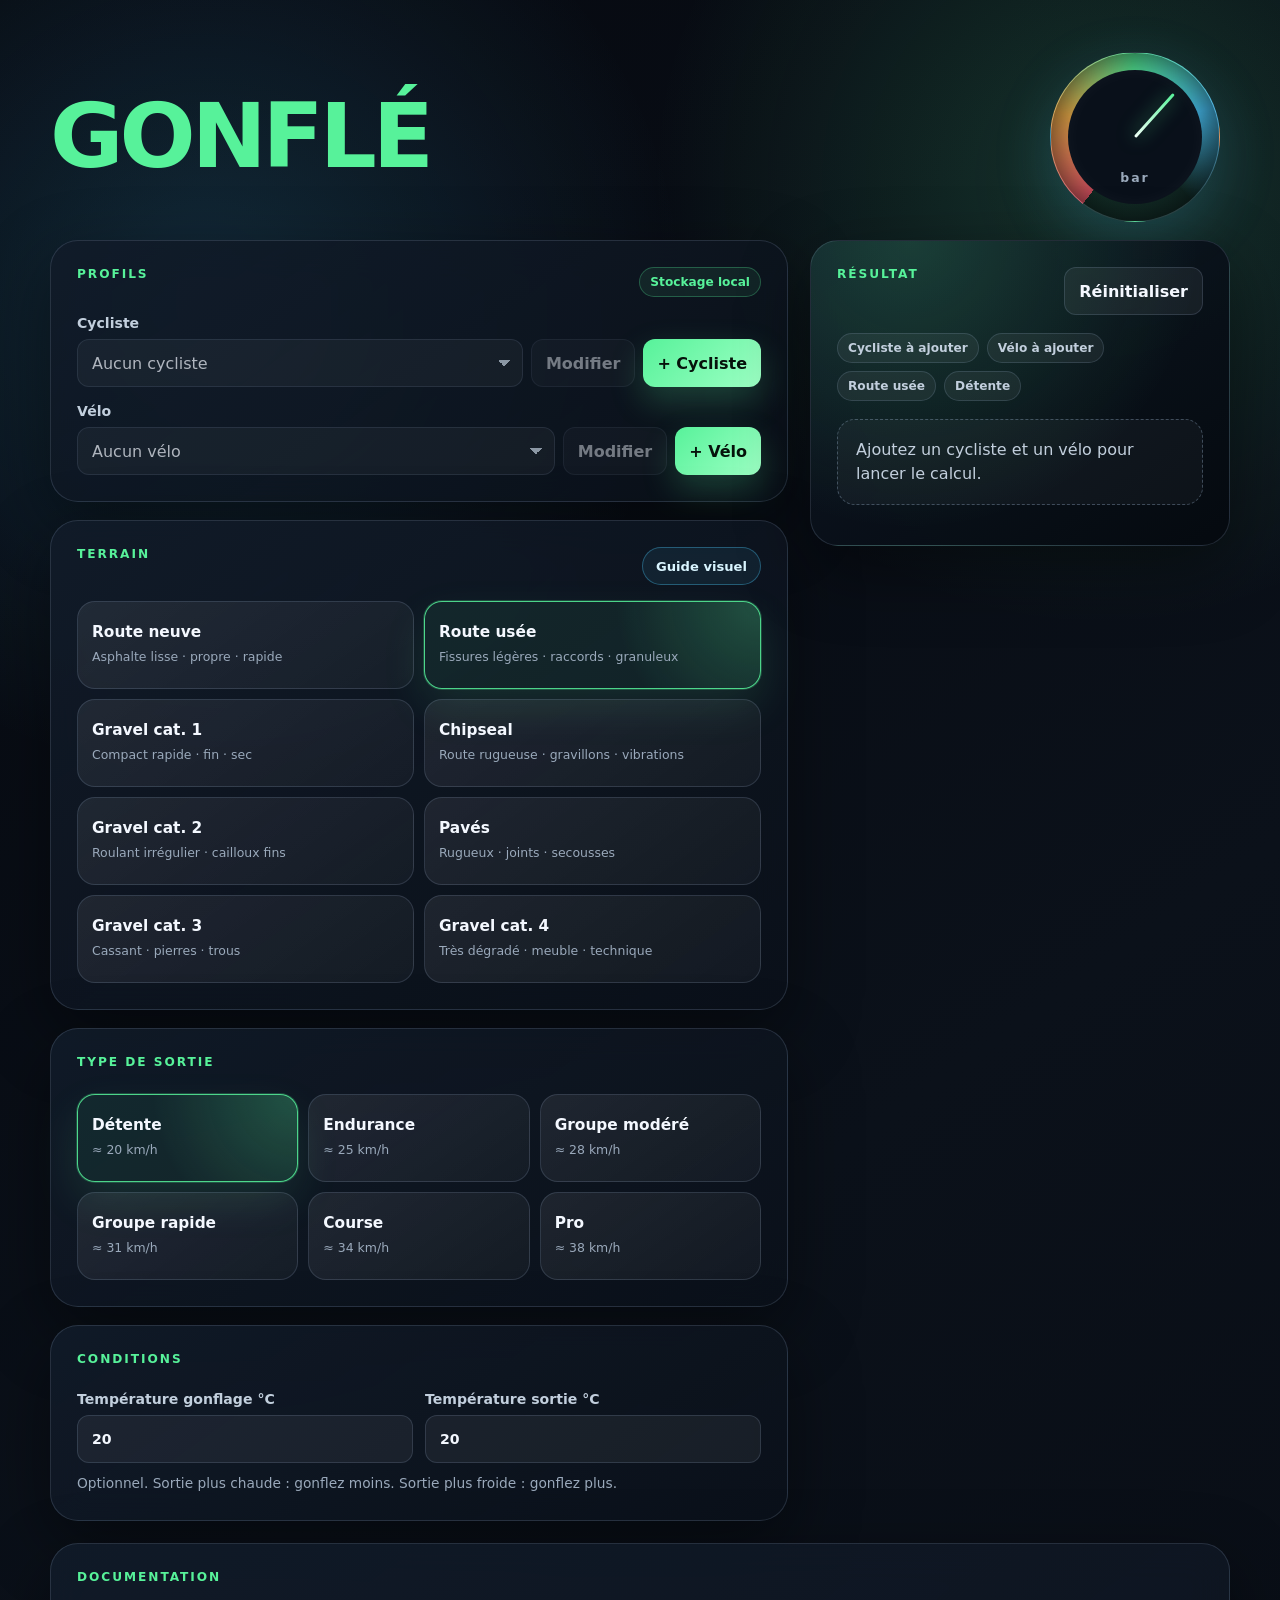
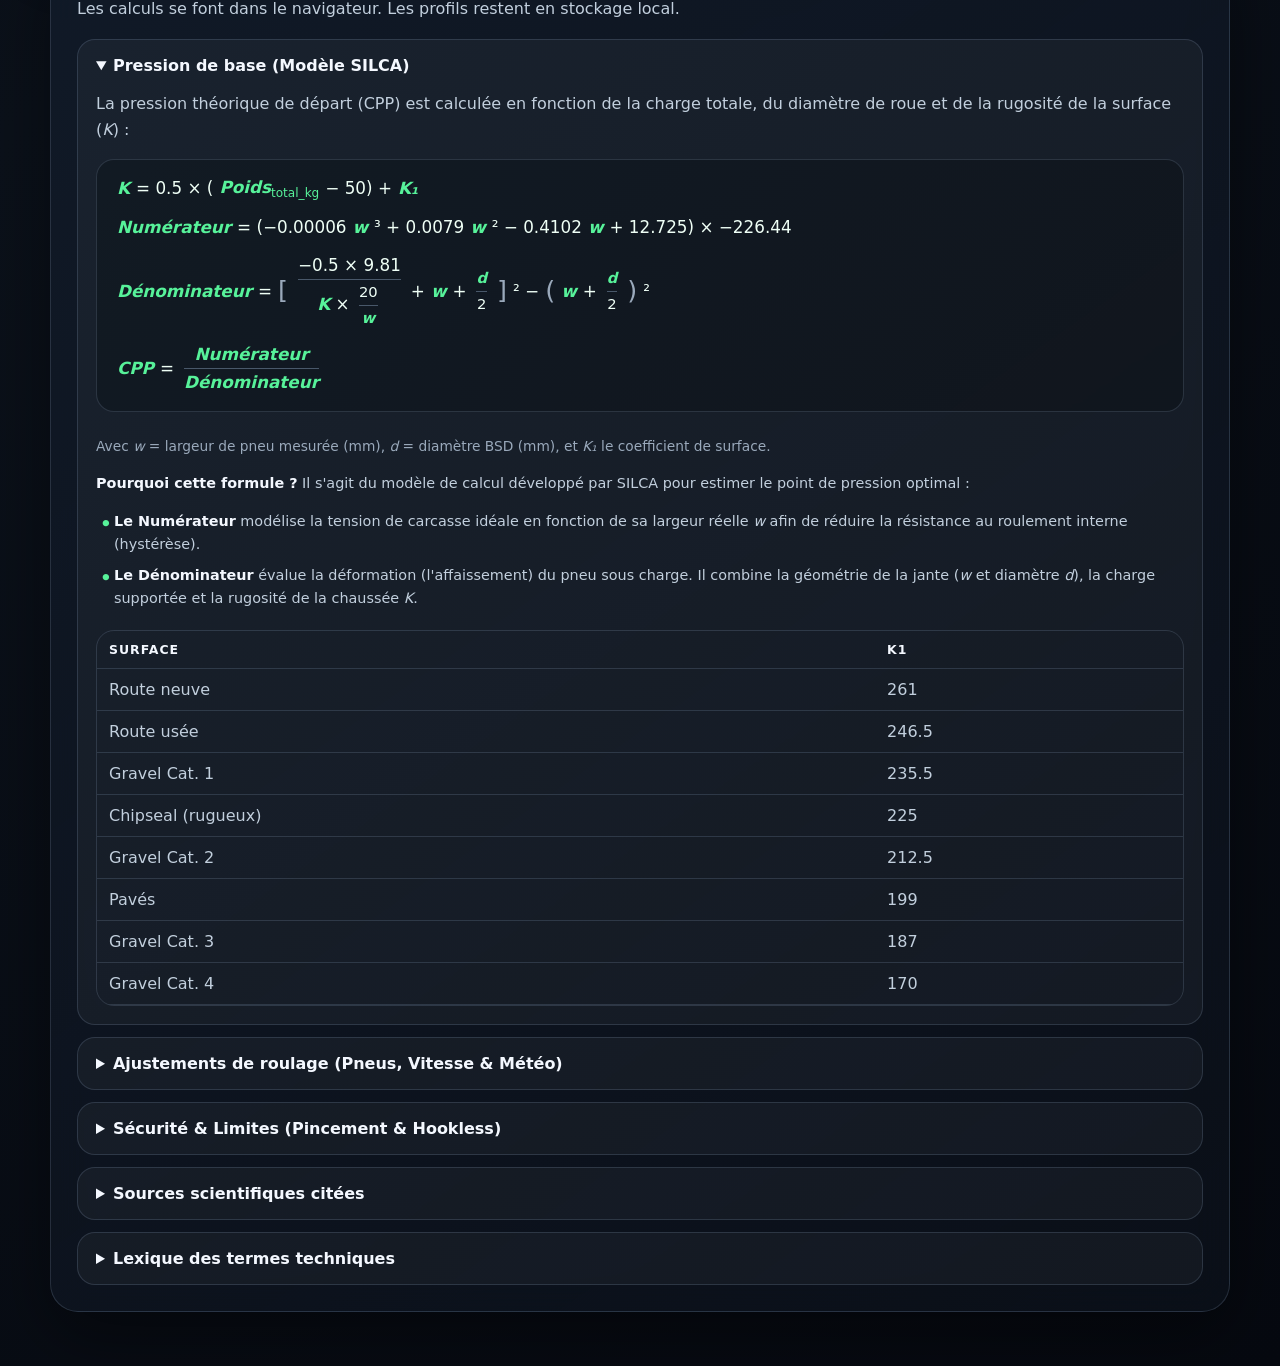
==== commit bf24ad0e: "Remove redundant headings and improve text clarity in index.html. Adjust section titles for better c" ====
--- a/docs/index.html
+++ b/docs/index.html
@@ -17,7 +17,6 @@
     <header class="hero">
       <div>
         <h1 class="eyebrow">Gonflé</h1>
-        <p class="hero-copy">Renseignez cycliste, vélo, terrain et sortie. Le fonctionnement des calculs est détaillé au bas de la page.</p>
       </div>
       <div class="hero-meter" aria-hidden="true">
         <span class="meter-ring"></span>
@@ -32,7 +31,6 @@
           <div class="panel-heading">
             <div>
               <p class="section-kicker">Profils</p>
-              <h2>Cycliste et vélo</h2>
             </div>
             <span class="privacy-chip">Stockage local</span>
           </div>
@@ -62,7 +60,6 @@
           <div class="panel-heading compact-heading">
             <div>
               <p class="section-kicker">Terrain</p>
-              <h2>Surface</h2>
             </div>
             <button class="guide-link" type="button" id="openSurfaceGuideButton">Guide visuel</button>
           </div>
@@ -72,8 +69,7 @@
         <article class="panel">
           <div class="panel-heading compact-heading">
             <div>
-              <p class="section-kicker">Sortie</p>
-              <h2>Type de sortie</h2>
+              <p class="section-kicker">Type de sortie</p>
             </div>
           </div>
           <div class="choice-grid ride-grid" id="rideGrid"></div>
@@ -83,7 +79,6 @@
           <div class="panel-heading compact-heading">
             <div>
               <p class="section-kicker">Conditions</p>
-              <h2>Température</h2>
             </div>
           </div>
           <div class="condition-grid">
@@ -103,7 +98,6 @@
           <div class="result-heading">
             <div>
               <p class="section-kicker">Résultat</p>
-              <h2>Pression recommandée</h2>
             </div>
             <button class="ghost-button" type="button" id="resetButton">Réinitialiser</button>
           </div>
@@ -146,7 +140,6 @@
     <section class="formula-section" aria-label="Explication transparente des calculs">
       <div class="formula-intro">
         <p class="section-kicker">Documentation</p>
-        <h2>Modèles & Méthode</h2>
         <p>Les calculs se font dans le navigateur. Les profils restent en stockage local.</p>
       </div>
 
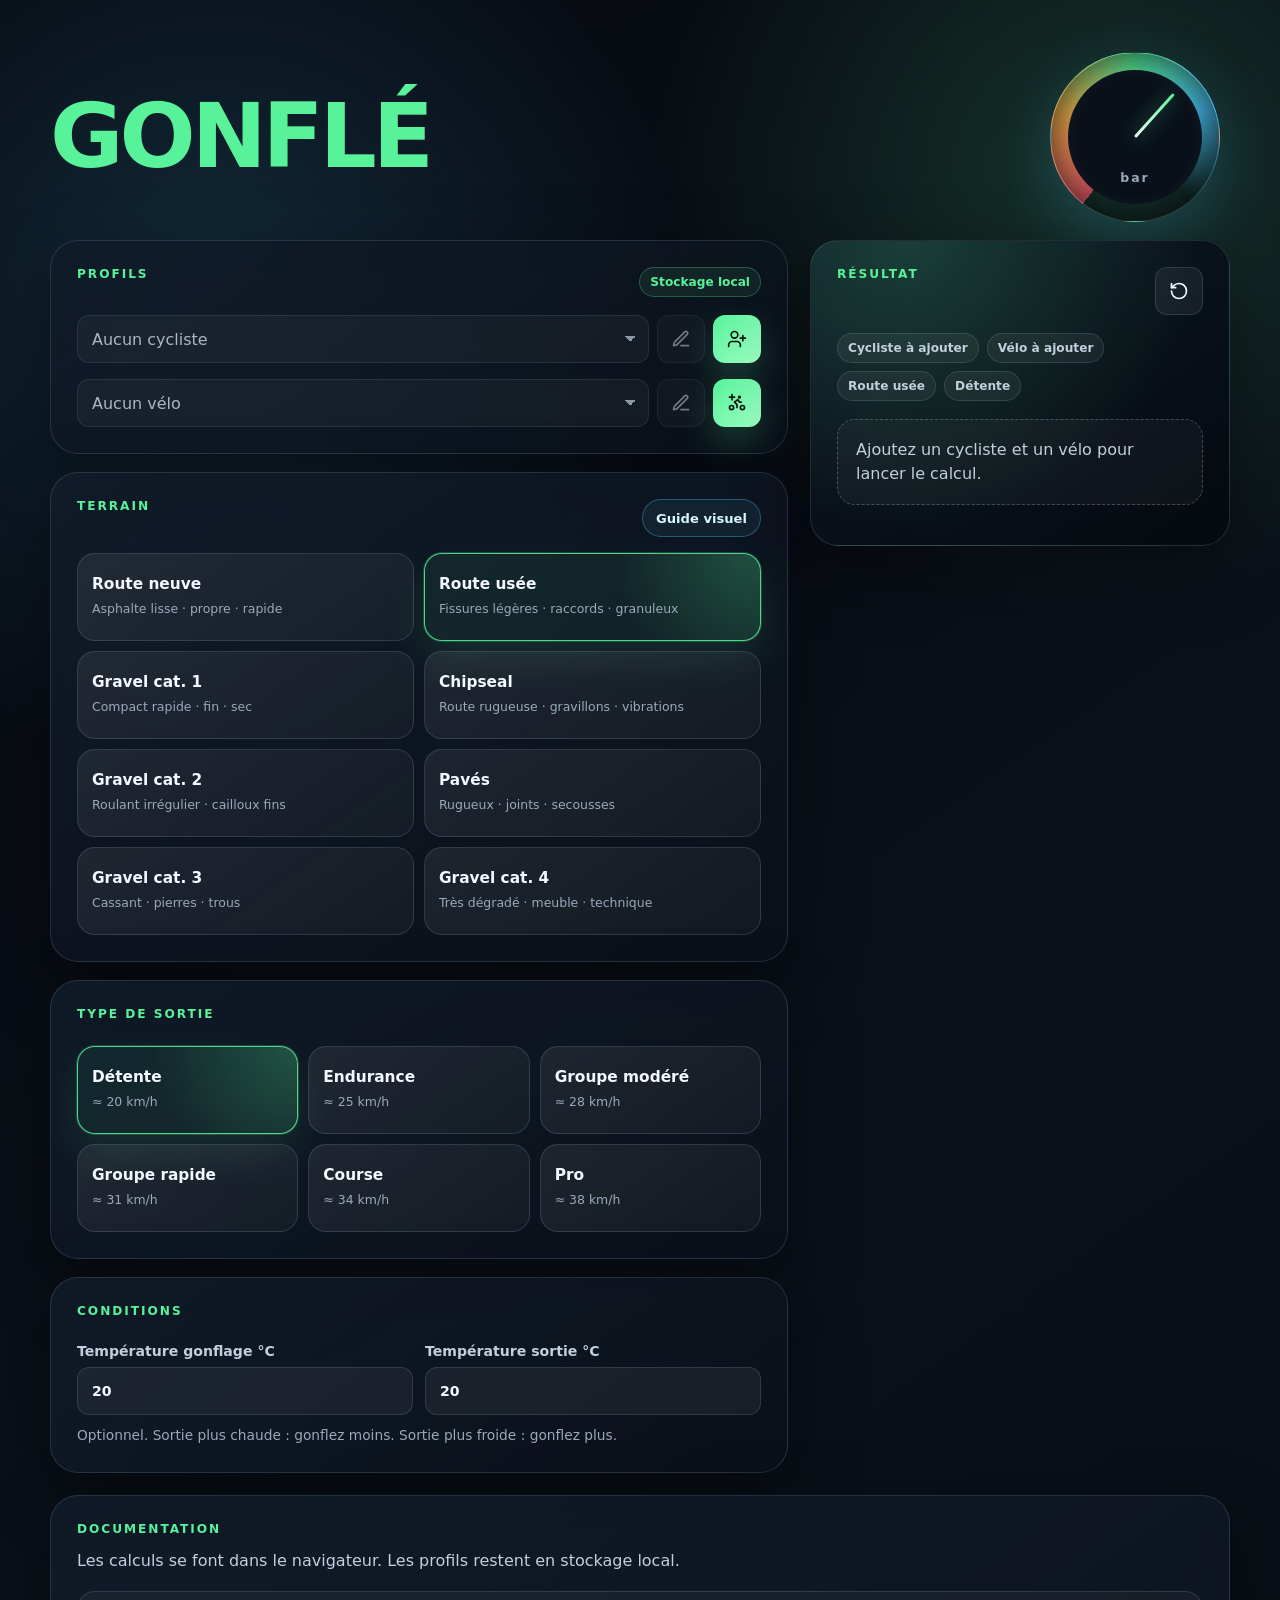
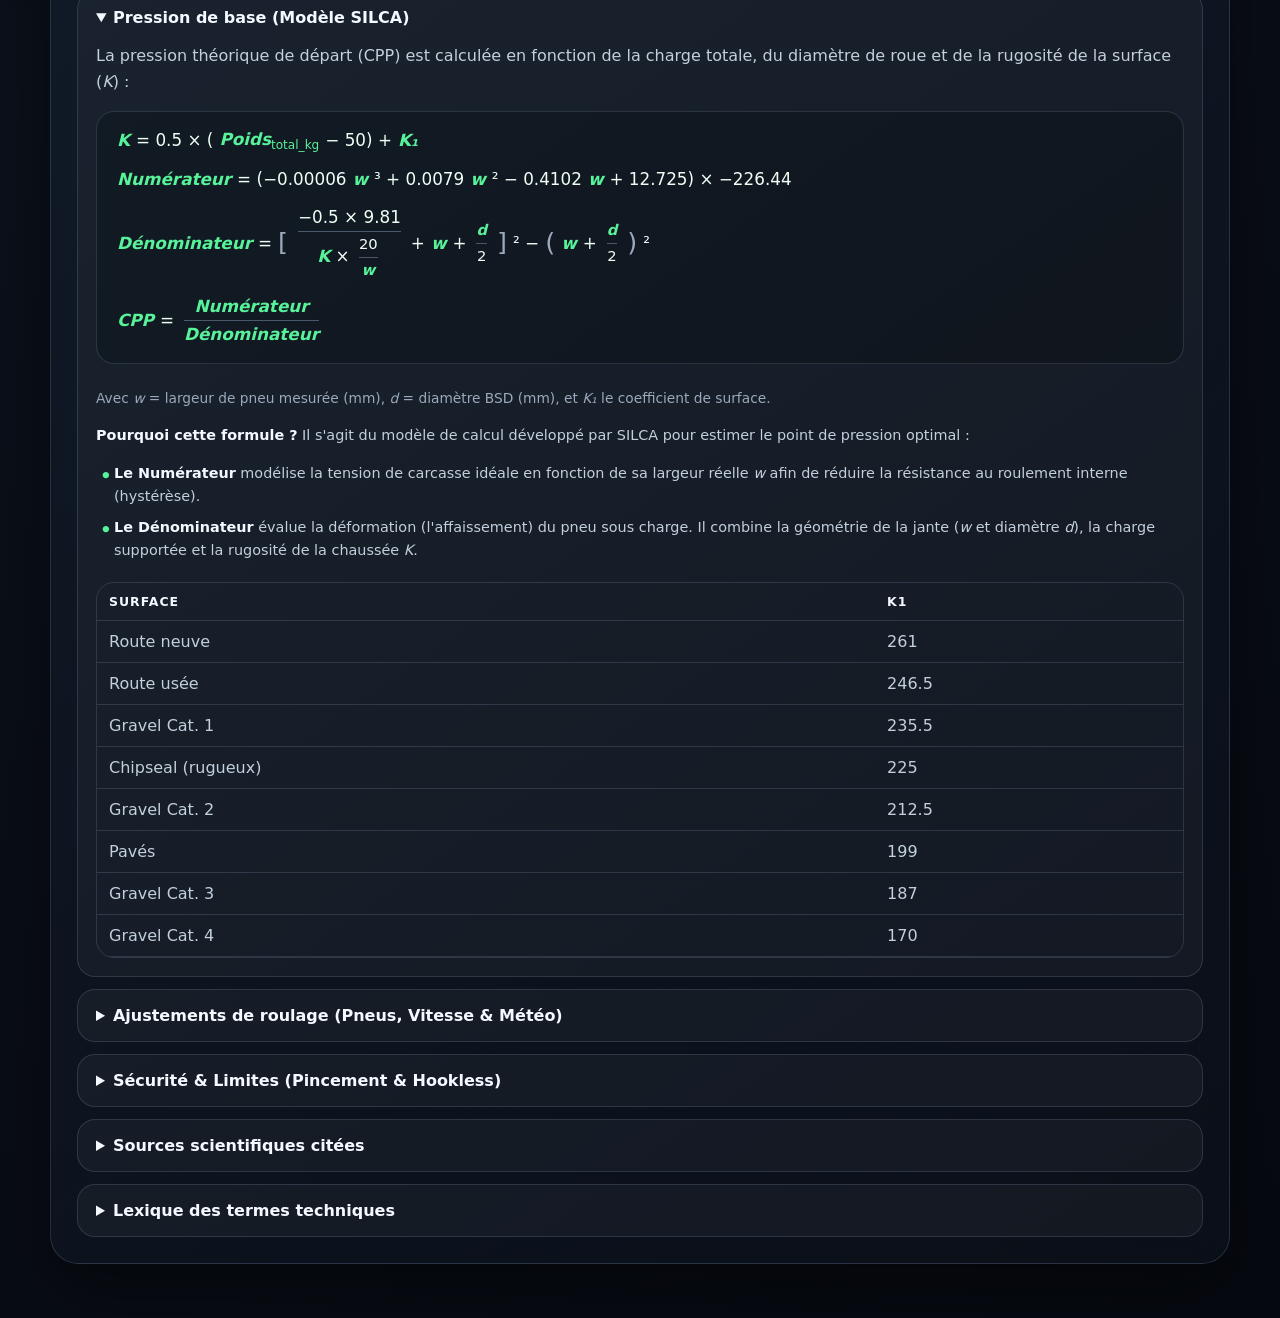
==== commit cf64c372: "Enhance user interface in index.html by updating select elements for riders and bikes with improved " ====
--- a/docs/index.html
+++ b/docs/index.html
@@ -37,20 +37,44 @@
 
           <div class="profile-grid">
             <div class="field-block">
-              <label for="riderSelect">Cycliste</label>
               <div class="select-actions">
-                <select id="riderSelect"></select>
-                <button class="icon-button" type="button" id="editRiderButton" aria-label="Modifier le cycliste sélectionné">Modifier</button>
-                <button class="primary-small" type="button" id="addRiderButton">+ Cycliste</button>
+                <select id="riderSelect" aria-label="Cycliste" disabled><option value="">Aucun cycliste</option></select>
+                <button class="icon-button" type="button" id="editRiderButton" aria-label="Modifier le cycliste sélectionné" title="Modifier le cycliste sélectionné">
+                  <svg width="20" height="20" viewBox="0 0 24 24" fill="none" stroke="currentColor" stroke-width="2" stroke-linecap="round" stroke-linejoin="round" aria-hidden="true">
+                    <path d="M12 20h9"></path>
+                    <path d="M16.5 3.5a2.12 2.12 0 0 1 3 3L7 19l-4 1 1-4Z"></path>
+                  </svg>
+                </button>
+                <button class="primary-small" type="button" id="addRiderButton" aria-label="Ajouter un cycliste" title="Ajouter un cycliste">
+                  <svg width="20" height="20" viewBox="0 0 24 24" fill="none" stroke="currentColor" stroke-width="2" stroke-linecap="round" stroke-linejoin="round" aria-hidden="true">
+                    <path d="M16 21v-2a4 4 0 0 0-4-4H6a4 4 0 0 0-4 4v2"></path>
+                    <circle cx="9" cy="7" r="4"></circle>
+                    <line x1="19" y1="8" x2="19" y2="14"></line>
+                    <line x1="16" y1="11" x2="22" y2="11"></line>
+                  </svg>
+                </button>
               </div>
             </div>
 
             <div class="field-block">
-              <label for="bikeSelect">Vélo</label>
               <div class="select-actions">
-                <select id="bikeSelect"></select>
-                <button class="icon-button" type="button" id="editBikeButton" aria-label="Modifier le vélo sélectionné">Modifier</button>
-                <button class="primary-small" type="button" id="addBikeButton">+ Vélo</button>
+                <select id="bikeSelect" aria-label="Vélo" disabled><option value="">Aucun vélo</option></select>
+                <button class="icon-button" type="button" id="editBikeButton" aria-label="Modifier le vélo sélectionné" title="Modifier le vélo sélectionné">
+                  <svg width="20" height="20" viewBox="0 0 24 24" fill="none" stroke="currentColor" stroke-width="2" stroke-linecap="round" stroke-linejoin="round" aria-hidden="true">
+                    <path d="M12 20h9"></path>
+                    <path d="M16.5 3.5a2.12 2.12 0 0 1 3 3L7 19l-4 1 1-4Z"></path>
+                  </svg>
+                </button>
+                <button class="primary-small" type="button" id="addBikeButton" aria-label="Ajouter un vélo" title="Ajouter un vélo">
+                  <svg width="20" height="20" viewBox="0 0 24 24" fill="none" stroke="currentColor" stroke-width="2" stroke-linecap="round" stroke-linejoin="round" aria-hidden="true">
+                    <circle cx="18.5" cy="17.5" r="2.5"></circle>
+                    <circle cx="5.5" cy="17.5" r="2.5"></circle>
+                    <circle cx="15" cy="5" r="1"></circle>
+                    <path d="M12 17.5V14l-3-3 4-3 2 3h2"></path>
+                    <line x1="3" y1="5" x2="9" y2="5"></line>
+                    <line x1="6" y1="2" x2="6" y2="8"></line>
+                  </svg>
+                </button>
               </div>
             </div>
           </div>
@@ -63,7 +87,40 @@
             </div>
             <button class="guide-link" type="button" id="openSurfaceGuideButton">Guide visuel</button>
           </div>
-          <div class="choice-grid surface-grid" id="surfaceGrid"></div>
+          <div class="choice-grid surface-grid" id="surfaceGrid">
+            <button type="button" class="choice-card" aria-pressed="false">
+              <strong>Route neuve</strong>
+              <span>Asphalte lisse · propre · rapide</span>
+            </button>
+            <button type="button" class="choice-card is-active" aria-pressed="true">
+              <strong>Route usée</strong>
+              <span>Fissures légères · raccords · granuleux</span>
+            </button>
+            <button type="button" class="choice-card" aria-pressed="false">
+              <strong>Gravel cat. 1</strong>
+              <span>Compact rapide · fin · sec</span>
+            </button>
+            <button type="button" class="choice-card" aria-pressed="false">
+              <strong>Chipseal</strong>
+              <span>Route rugueuse · gravillons · vibrations</span>
+            </button>
+            <button type="button" class="choice-card" aria-pressed="false">
+              <strong>Gravel cat. 2</strong>
+              <span>Roulant irrégulier · cailloux fins</span>
+            </button>
+            <button type="button" class="choice-card" aria-pressed="false">
+              <strong>Pavés</strong>
+              <span>Rugueux · joints · secousses</span>
+            </button>
+            <button type="button" class="choice-card" aria-pressed="false">
+              <strong>Gravel cat. 3</strong>
+              <span>Cassant · pierres · trous</span>
+            </button>
+            <button type="button" class="choice-card" aria-pressed="false">
+              <strong>Gravel cat. 4</strong>
+              <span>Très dégradé · meuble · technique</span>
+            </button>
+          </div>
         </article>
 
         <article class="panel">
@@ -72,7 +129,32 @@
               <p class="section-kicker">Type de sortie</p>
             </div>
           </div>
-          <div class="choice-grid ride-grid" id="rideGrid"></div>
+          <div class="choice-grid ride-grid" id="rideGrid">
+            <button type="button" class="choice-card is-active" aria-pressed="true">
+              <strong>Détente</strong>
+              <span>≈ 20 km/h</span>
+            </button>
+            <button type="button" class="choice-card" aria-pressed="false">
+              <strong>Endurance</strong>
+              <span>≈ 25 km/h</span>
+            </button>
+            <button type="button" class="choice-card" aria-pressed="false">
+              <strong>Groupe modéré</strong>
+              <span>≈ 28 km/h</span>
+            </button>
+            <button type="button" class="choice-card" aria-pressed="false">
+              <strong>Groupe rapide</strong>
+              <span>≈ 31 km/h</span>
+            </button>
+            <button type="button" class="choice-card" aria-pressed="false">
+              <strong>Course</strong>
+              <span>≈ 34 km/h</span>
+            </button>
+            <button type="button" class="choice-card" aria-pressed="false">
+              <strong>Pro</strong>
+              <span>≈ 38 km/h</span>
+            </button>
+          </div>
         </article>
 
         <article class="panel">
@@ -99,10 +181,20 @@
             <div>
               <p class="section-kicker">Résultat</p>
             </div>
-            <button class="ghost-button" type="button" id="resetButton">Réinitialiser</button>
-          </div>
-
-          <div class="selection-summary" id="selectionSummary"></div>
+            <button class="ghost-button" type="button" id="resetButton" aria-label="Réinitialiser les paramètres" title="Réinitialiser les paramètres">
+              <svg width="20" height="20" viewBox="0 0 24 24" fill="none" stroke="currentColor" stroke-width="2" stroke-linecap="round" stroke-linejoin="round" aria-hidden="true">
+                <path d="M3 12a9 9 0 1 0 9-9 9.75 9.75 0 0 0-6.74 2.74L3 8"></path>
+                <path d="M3 3v5h5"></path>
+              </svg>
+            </button>
+          </div>
+
+          <div class="selection-summary" id="selectionSummary">
+            <span class="summary-chip">Cycliste à ajouter</span>
+            <span class="summary-chip">Vélo à ajouter</span>
+            <span class="summary-chip">Route usée</span>
+            <span class="summary-chip">Détente</span>
+          </div>
 
           <div class="empty-state" id="emptyState">
             <p>Ajoutez un cycliste et un vélo pour lancer le calcul.</p>
--- a/docs/styles.css
+++ b/docs/styles.css
@@ -170,13 +170,7 @@
   font-size: clamp(2.25rem, 8vw, 5.6rem);
 }
 
-.hero-copy {
-  max-width: 680px;
-  margin: 18px 0 0;
-  color: var(--muted-strong);
-  font-size: clamp(1rem, 2vw, 1.18rem);
-  line-height: 1.6;
-}
+
 
 .eyebrow,
 .section-kicker {
@@ -346,6 +340,16 @@
   gap: 8px;
 }
 
+.select-actions .icon-button,
+.select-actions .primary-small,
+#resetButton {
+  width: var(--tap);
+  padding: 0;
+  display: inline-flex;
+  align-items: center;
+  justify-content: center;
+}
+
 .primary-small,
 .primary-button,
 .copy-button {
@@ -777,10 +781,6 @@
     padding-top: 12px;
   }
 
-  .select-actions {
-    grid-template-columns: 1fr;
-  }
-
   .choice-grid,
   .ride-grid,
   .condition-grid {
@@ -791,14 +791,9 @@
     min-height: 78px;
   }
 
-  .result-heading,
   .panel-heading {
     align-items: stretch;
     flex-direction: column;
-  }
-
-  .result-heading .ghost-button {
-    width: 100%;
   }
 
   .dialog-actions {
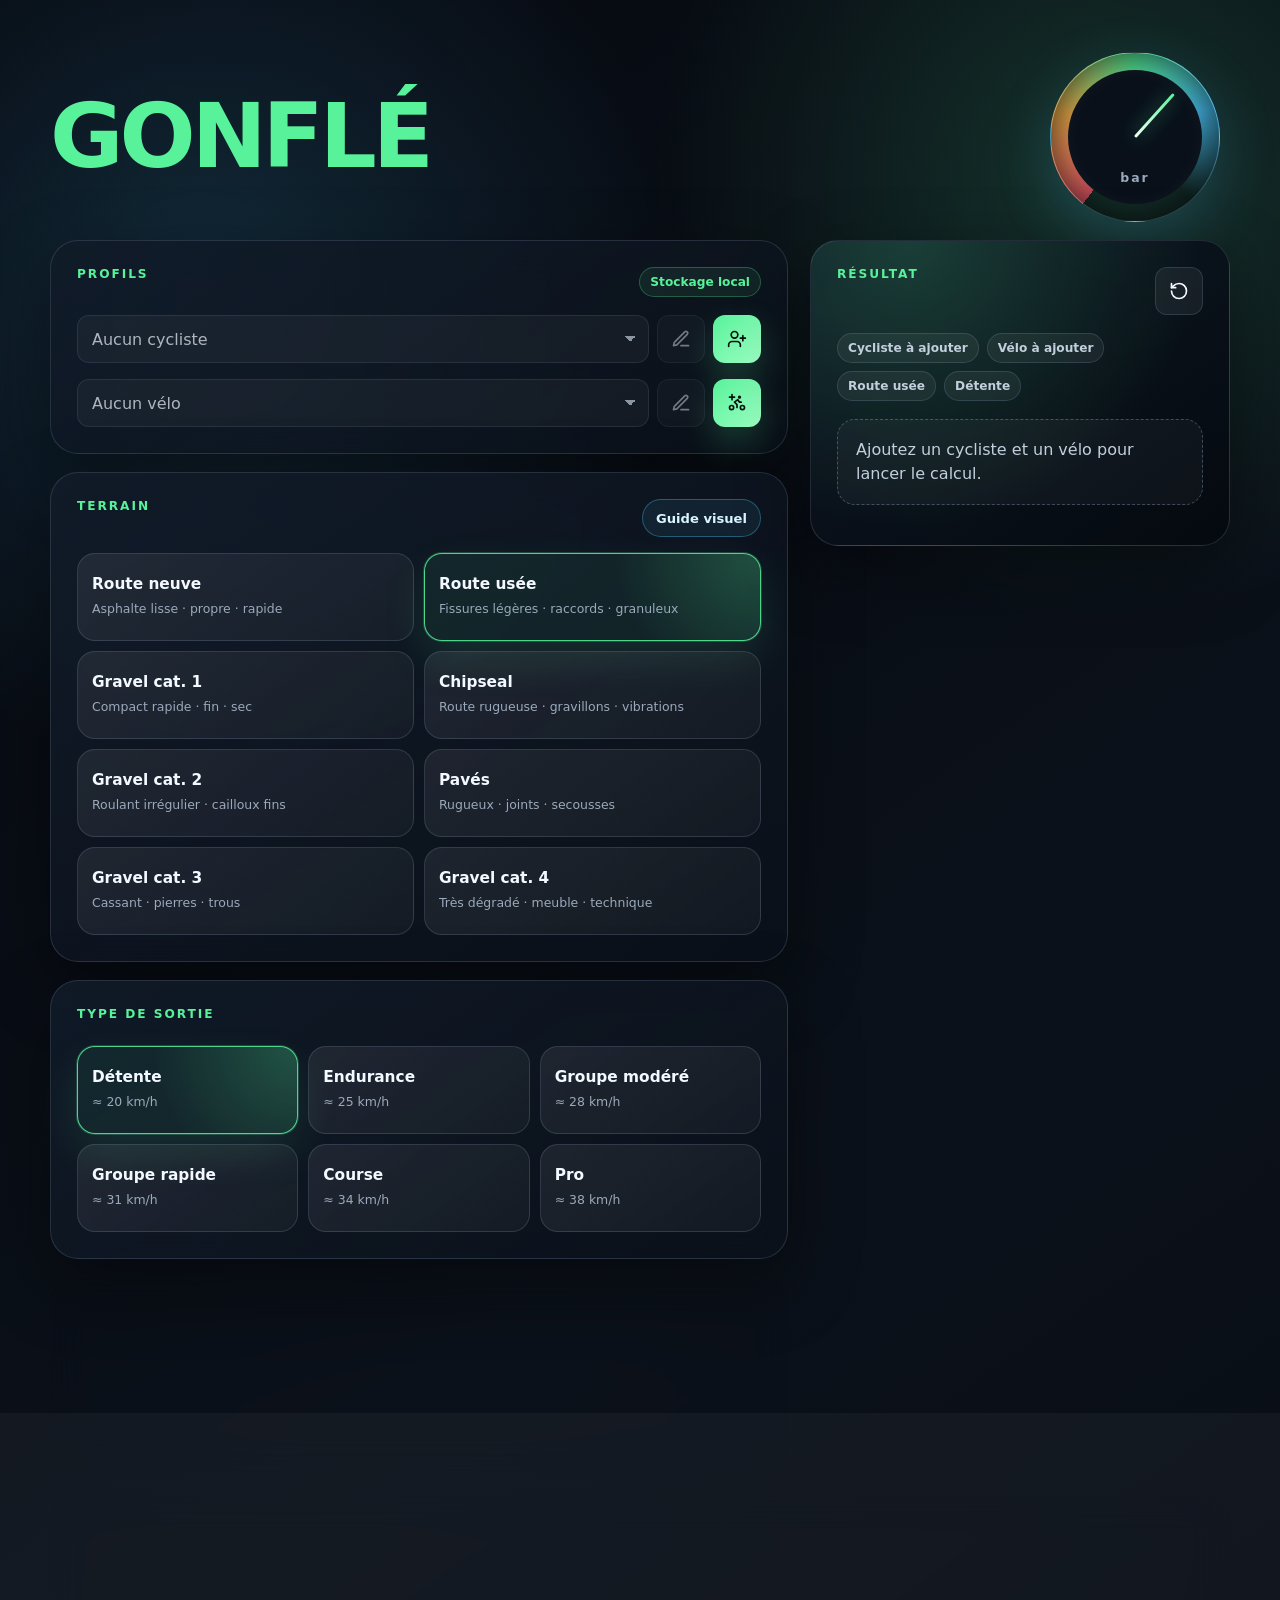
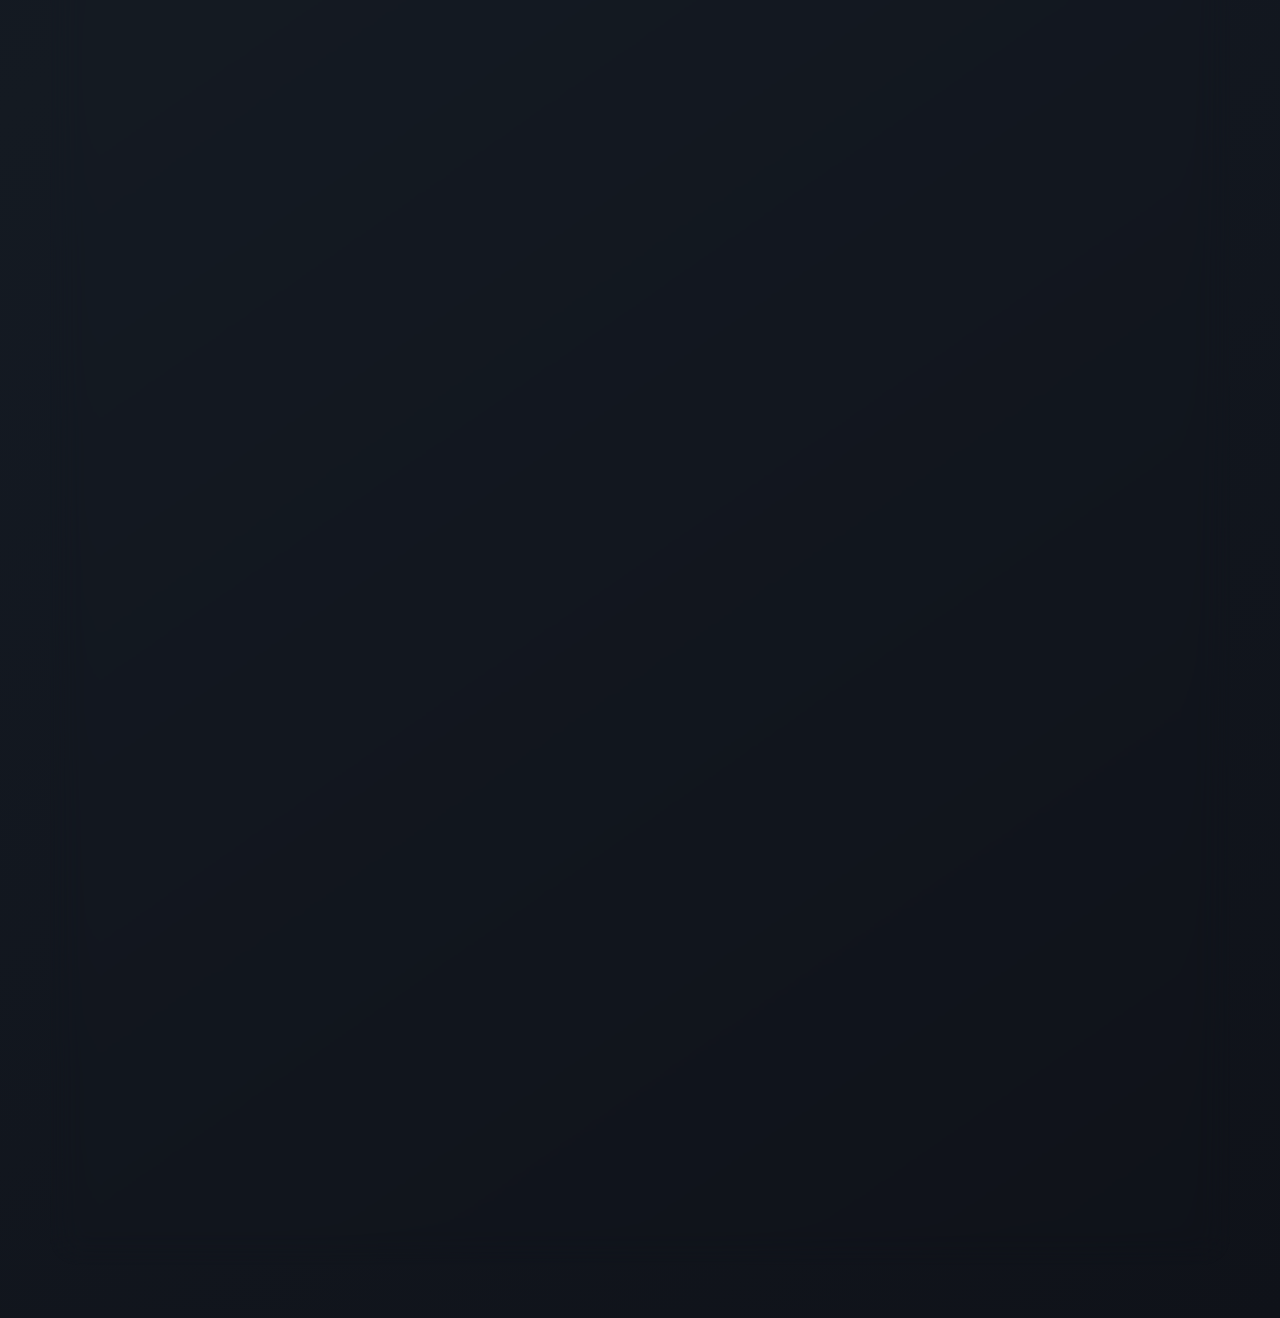
==== commit 73e695dd: "Enhance tire specifications in app.js and silca-tire-pressure-formulas.md by adding support for 20" " ====
--- a/docs/index.html
+++ b/docs/index.html
@@ -412,7 +412,7 @@
               <dd>Élastomère standard et économique utilisé pour la majorité des chambres à air traditionnelles. Il maintient la pression sur de longues périodes mais s'avère plus lourd et génère plus de frictions internes (rendement inférieur).</dd>
 
               <dt>BSD (Bead Seat Diameter)</dt>
-              <dd>Diamètre nominal de la jante au niveau de l'assise des tringles du pneu en millimètres (ex. 622 mm pour le standard de route dit "700C" ou VTT "29 pouces"). C'est la référence de la norme internationale ETRTO.</dd>
+              <dd>Diamètre nominal de la jante au niveau de l'assise des tringles du pneu en millimètres (ex. 622 mm pour le standard de route dit "700C" ou 406 mm pour les pneus 20 pouces standards). C'est la référence de la norme internationale ETRTO.</dd>
 
               <dt>Carcasse (Casing)</dt>
               <dd>Structure souple en fils tissés (ex. coton, nylon) qui constitue le corps du pneu sous la bande de roulement. Sa souplesse et sa densité (mesurée en TPI, fils par pouce) influencent le confort, la résistance au roulement et l'adhérence.</dd>
@@ -472,9 +472,6 @@
       <label for="bikeWeight">Poids vélo + équipement kg
         <input id="bikeWeight" type="number" inputmode="decimal" min="3" max="60" step="0.1" required placeholder="Ex. 9">
       </label>
-      <label for="bikeTireWidth">Largeur pneu mesurée mm
-        <input id="bikeTireWidth" type="number" inputmode="numeric" min="20" max="65" step="1" required placeholder="Ex. 45">
-      </label>
       <label for="bikeWheelDiameter">Diamètre de roue
         <select id="bikeWheelDiameter" required></select>
       </label>
@@ -482,9 +479,41 @@
         <select id="bikeWeightDistribution" required aria-describedby="weightDistributionHelp"></select>
       </label>
       <p class="field-help" id="weightDistributionHelp">Ce choix décrit la charge avant/arrière. Par défaut : 48/52 · Route. 50/50 pour tri/CLM/piste, 47/53 pour gravel ou position redressée, 46.5/53.5 pour VTT.</p>
-      <label for="bikeTireType">Type de pneu
-        <select id="bikeTireType" required></select>
-      </label>
+
+      <label class="checkbox-label" for="bikeSameTires">
+        <input type="checkbox" id="bikeSameTires" checked>
+        Pneus identiques à l'avant et à l'arrière
+      </label>
+
+      <div id="sameTiresFields" class="dialog-fields-group">
+        <label for="bikeTireWidth">Largeur pneu mesurée mm
+          <input id="bikeTireWidth" type="number" inputmode="numeric" min="20" max="65" step="1" required placeholder="Ex. 45">
+        </label>
+        <label for="bikeTireType">Type de pneu
+          <select id="bikeTireType" required></select>
+        </label>
+      </div>
+
+      <div id="diffTiresFields" class="dialog-fields-group is-hidden">
+        <div class="tire-subgroup">
+          <h3>Pneu avant</h3>
+          <label for="bikeFrontTireWidth">Largeur pneu avant mm
+            <input id="bikeFrontTireWidth" type="number" inputmode="numeric" min="20" max="65" step="1" placeholder="Ex. 45">
+          </label>
+          <label for="bikeFrontTireType">Type de pneu avant
+            <select id="bikeFrontTireType"></select>
+          </label>
+        </div>
+        <div class="tire-subgroup">
+          <h3>Pneu arrière</h3>
+          <label for="bikeRearTireWidth">Largeur pneu arrière mm
+            <input id="bikeRearTireWidth" type="number" inputmode="numeric" min="20" max="65" step="1" placeholder="Ex. 45">
+          </label>
+          <label for="bikeRearTireType">Type de pneu arrière
+            <select id="bikeRearTireType"></select>
+          </label>
+        </div>
+      </div>
       <p class="field-help">Choisissez “haut rendement” pour un pneu course souple, “standard souple” pour un pneu courant, “renforcé” pour un pneu très protégé.</p>
       <div class="dialog-actions">
         <button type="button" class="danger-button" id="deleteBikeButton">Supprimer</button>
--- a/docs/styles.css
+++ b/docs/styles.css
@@ -67,6 +67,7 @@
   color: var(--text);
   background: rgba(255, 255, 255, 0.055);
   outline: none;
+  font-size: 16px;
   transition: border-color 160ms ease, background 160ms ease, box-shadow 160ms ease;
 }
 
@@ -638,6 +639,7 @@
 
 .details-grid {
   display: grid;
+  grid-template-columns: minmax(0, 1fr);
   gap: 12px;
   margin-top: 18px;
 }
@@ -647,6 +649,7 @@
   border-radius: var(--radius-md);
   padding: 0;
   background: rgba(255, 255, 255, 0.04);
+  min-width: 0;
 }
 
 summary {
@@ -746,6 +749,46 @@
 
 .dialog-actions .ghost-button {
   margin-left: auto;
+}
+
+/* Styles pour les options de pneus (identiques vs différents) */
+.checkbox-label {
+  display: flex;
+  align-items: center;
+  gap: 10px;
+  cursor: pointer;
+  color: var(--text);
+  font-size: 0.88rem;
+  font-weight: 750;
+  user-select: none;
+  padding: 4px 0;
+}
+
+input[type="checkbox"] {
+  width: 20px;
+  min-height: 20px;
+  margin: 0;
+  accent-color: var(--accent);
+  cursor: pointer;
+}
+
+.dialog-fields-group {
+  display: grid;
+  gap: 16px;
+}
+
+.tire-subgroup {
+  display: grid;
+  gap: 16px;
+  border-top: 1px solid var(--line);
+  padding-top: 16px;
+}
+
+.tire-subgroup h3 {
+  margin: 0;
+  font-size: 0.94rem;
+  color: var(--accent-2);
+  font-weight: 750;
 }
 
 .is-hidden {
